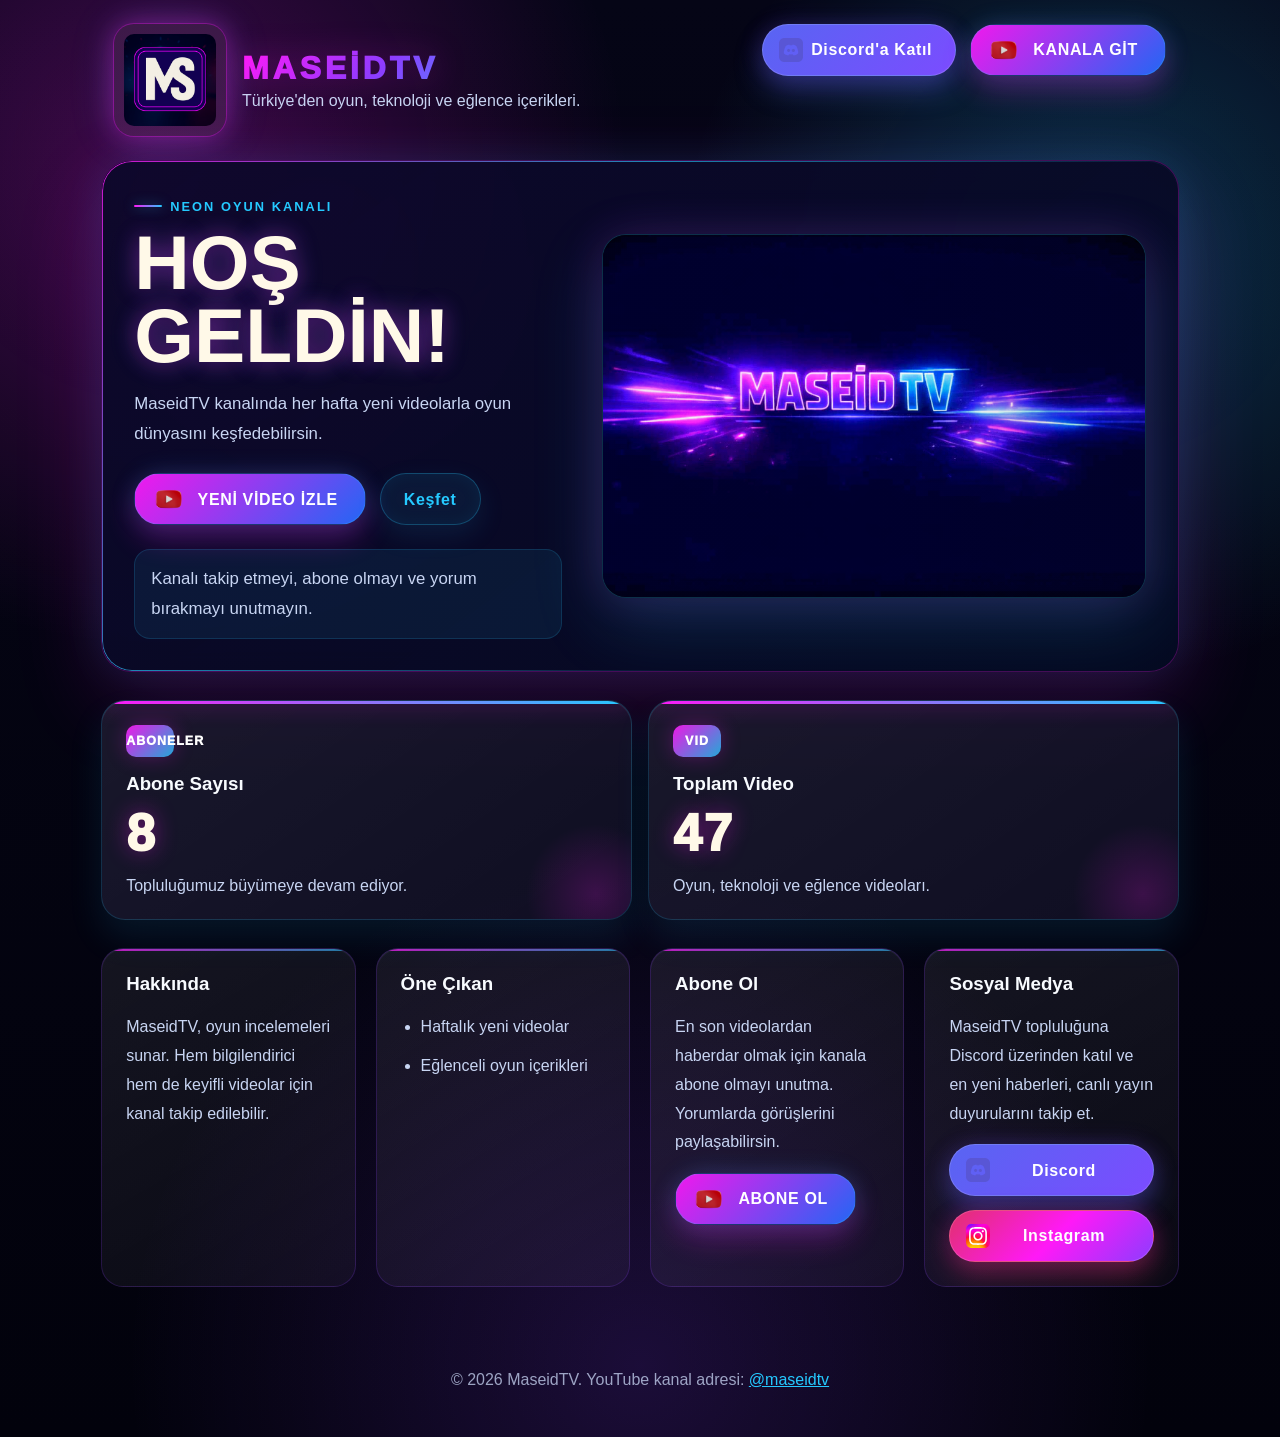
==== index.html @ 4620ac60 "Change 'SUB' to 'ABONELER' in stats section" ====
<!DOCTYPE html>
<html lang="tr">
<head>
  <meta charset="UTF-8" />
  <meta name="viewport" content="width=device-width, initial-scale=1.0" />
  <title>MaseidTV | YouTube Kanalı</title>
  <meta name="description" content="MaseidTV YouTube kanalı için tanıtım sitesi. Oyun, teknoloji ve eğlence içeriklerini keşfedin." />
  <link rel="stylesheet" href="styles.css" />
</head>
<body>
  <header class="site-header">
    <div class="brand">
      <img id="logoRefresh" src="logo.jpg" alt="MaseidTV logo" class="site-logo" title="Sayfayı yenilemek için tıklayın" />
      <div>
        <h1 class="brand-title">MASEİDTV</h1>
        <p>Türkiye'den oyun, teknoloji ve eğlence içerikleri.</p>
      </div>
    </div>
    <div class="header-actions">
      <a class="button button-discord" href="https://discord.com/invite/8sTETNhVBw" target="_blank" rel="noopener">Discord'a Katıl</a>
      <a class="button button-youtube" href="https://www.youtube.com/@maseidtv" target="_blank" rel="noopener">Kanala Git</a>
    </div>
  </header>

  <main class="content">
    <section class="hero-card hero-card--featured">
      <div class="hero-copy">
        <span class="eyebrow">Neon oyun kanalı</span>
        <h2>Hoş Geldin!</h2>
        <p>MaseidTV kanalında her hafta yeni videolarla oyun dünyasını keşfedebilirsin.</p>
        <div class="hero-actions">
          <a class="button button-youtube track-click" href="https://www.youtube.com/@maseidtv" target="_blank" rel="noopener">Yeni Video İzle</a>
          <a class="button button-secondary" href="#about">Keşfet</a>
        </div>
        <p id="statusBanner" class="status-banner">Kanalı takip etmeyi, abone olmayı ve yorum bırakmayı unutmayın.</p>
      </div>
      <div class="hero-media" aria-label="MaseidTV banner">
        <img src="banner.png" alt="MaseidTV neon banner" />
      </div>
    </section>

    <section class="stats-grid">
      <article class="stat-card stat-card--subscribers">
        <span class="stat-icon">ABONELER</span>
        <h3>Abone Sayısı</h3>
        <p id="subscriberCount" class="stat-value">-</p>
        <p>Topluluğumuz büyümeye devam ediyor.</p>
      </article>
      <article class="stat-card stat-card--videos">
        <span class="stat-icon">VID</span>
        <h3>Toplam Video</h3>
        <p id="videoCount" class="stat-value">-</p>
        <p>Oyun, teknoloji ve eğlence videoları.</p>
      </article>
    </section>

    <section id="about" class="info-grid">
      <article>
        <h3>Hakkında</h3>
        <p>MaseidTV, oyun incelemeleri sunar. Hem bilgilendirici hem de keyifli videolar için kanal takip edilebilir.</p>
      </article>

      <article>
        <h3>Öne Çıkan</h3>
        <ul>
          <li>Haftalık yeni videolar</li>
          <li>Eğlenceli oyun içerikleri</li>
        </ul>
      </article>

      <article>
        <h3>Abone Ol</h3>
        <p>En son videolardan haberdar olmak için kanala abone olmayı unutma. Yorumlarda görüşlerini paylaşabilirsin.</p>
        <a class="button button-youtube" href="https://www.youtube.com/@maseidtv" target="_blank" rel="noopener">Abone Ol</a>
      </article>

      <article>
        <h3>Sosyal Medya</h3>
        <p>MaseidTV topluluğuna Discord üzerinden katıl ve en yeni haberleri, canlı yayın duyurularını takip et.</p>
        <div class="social-links">
          <a class="button button-discord" href="https://discord.com/invite/8sTETNhVBw" target="_blank" rel="noopener">Discord</a>
          <a class="button button-instagram" href="https://www.instagram.com/maseidtv" target="_blank" rel="noopener">Instagram</a>
        </div>
      </article>
    </section>
  </main>

  <footer class="site-footer">
    <p>© 2026 MaseidTV. YouTube kanal adresi: <a href="https://www.youtube.com/@maseidtv" target="_blank" rel="noopener">@maseidtv</a></p>
  </footer>

  <script src="script.js"></script>
</body>
</html>
---- styles.css ----
:root {
  font-family: "Segoe UI", "Trebuchet MS", Tahoma, Geneva, Verdana, sans-serif;
  --bg: #050516;
  --bg-deep: #02020c;
  --panel: rgba(8, 7, 30, 0.94);
  --panel-soft: rgba(255, 255, 255, 0.065);
  --text: #f8fbff;
  --muted: #c8d5f3;
  --cream: #fff9e8;
  --magenta: #ff19f7;
  --violet: #8d3cff;
  --cyan: #25c9ff;
  --blue: #236cff;
  --line: rgba(255, 255, 255, 0.08);
  background: #050516;
  color: var(--text);
}

* {
  box-sizing: border-box;
  user-select: none;
  -webkit-user-select: none;
  -moz-user-select: none;
  -ms-user-select: none;
}

html {
  scroll-behavior: smooth;
}

body {
  margin: 0;
  min-height: 100vh;
  overflow-x: hidden;
  background:
    radial-gradient(circle at 12% 12%, rgba(255, 25, 247, 0.24), transparent 28%),
    radial-gradient(circle at 86% 18%, rgba(37, 201, 255, 0.24), transparent 26%),
    radial-gradient(circle at 50% 95%, rgba(141, 60, 255, 0.18), transparent 34%),
    linear-gradient(180deg, var(--bg) 0%, var(--bg-deep) 100%);
  color: var(--text);
}

body::before,
body::after {
  content: "";
  position: fixed;
  inset: 0;
  pointer-events: none;
}

body::before {
  z-index: -2;
  background:
    linear-gradient(115deg, transparent 0 46%, rgba(255, 25, 247, 0.10) 48%, transparent 50% 100%),
    linear-gradient(65deg, transparent 0 48%, rgba(37, 201, 255, 0.10) 50%, transparent 52% 100%);
  background-size: 190px 190px, 230px 230px;
  animation: lightShift 16s linear infinite;
}

body::after {
  z-index: -1;
  background:
    radial-gradient(circle at 10% 20%, rgba(255, 25, 247, 0.15), transparent 23%),
    radial-gradient(circle at 90% 15%, rgba(37, 201, 255, 0.14), transparent 20%);
  mix-blend-mode: screen;
  opacity: 0.72;
}

body, button, a, input, textarea {
  font-family: inherit;
}

.site-header {
  display: flex;
  align-items: flex-start;
  justify-content: space-between;
  gap: 1rem;
  padding: 1.5rem max(1.2rem, 5vw);
  max-width: 1180px;
  margin: 0 auto;
  flex-wrap: wrap;
}

.header-actions {
  display: flex;
  align-items: center;
  gap: 0.85rem;
  flex-wrap: wrap;
}

.brand {
  display: flex;
  align-items: center;
  gap: 1rem;
  flex: 1 1 300px;
}

.site-logo {
  width: 112px;
  height: auto;
  border-radius: 20px;
  background: rgba(255, 255, 255, 0.07);
  padding: 10px;
  box-shadow:
    0 0 0 1px rgba(255, 25, 247, 0.28),
    0 0 28px rgba(255, 25, 247, 0.38),
    0 0 46px rgba(37, 201, 255, 0.18);
}

.brand h1 {
  margin: 0;
  font-size: clamp(1.75rem, 2.5vw, 2.65rem);
}

.brand-title {
  margin: 0;
  font-weight: 950;
  letter-spacing: 0.12em;
  text-transform: uppercase;
  background: linear-gradient(135deg, var(--magenta) 0%, var(--violet) 42%, var(--cyan) 100%);
  -webkit-background-clip: text;
  -webkit-text-fill-color: transparent;
  background-clip: text;
  color: transparent;
  filter: drop-shadow(0 0 16px rgba(255, 25, 247, 0.26));
}

.brand p {
  margin: 0.35rem 0 0;
  color: var(--muted);
}

.content {
  max-width: 1180px;
  margin: 0 auto;
  padding: 0 max(1rem, 4vw) 2.5rem;
}

.hero-card {
  position: relative;
  overflow: hidden;
  border-radius: 30px;
  padding: clamp(1.25rem, 3vw, 2rem);
  background:
    linear-gradient(145deg, rgba(13, 8, 43, 0.96), rgba(5, 11, 35, 0.93)),
    radial-gradient(circle at 20% 20%, rgba(255, 25, 247, 0.20), transparent 28%);
  border: 1px solid rgba(255, 25, 247, 0.24);
  backdrop-filter: blur(10px);
  box-shadow: 0 30px 90px rgba(255, 25, 247, 0.16), 0 0 44px rgba(37, 201, 255, 0.12);
  margin-bottom: 1.75rem;
}

.hero-card::before {
  content: "";
  position: absolute;
  inset: 0;
  border-radius: inherit;
  padding: 1px;
  background: linear-gradient(135deg, rgba(255, 25, 247, 0.8), rgba(37, 201, 255, 0.65), transparent 70%);
  mask: linear-gradient(#000 0 0) content-box, linear-gradient(#000 0 0);
  mask-composite: exclude;
  pointer-events: none;
}

.hero-card--featured {
  display: grid;
  grid-template-columns: minmax(0, 0.88fr) minmax(320px, 1.12fr);
  align-items: center;
  gap: clamp(1.25rem, 4vw, 2.5rem);
  min-height: 390px;
}

.hero-copy {
  position: relative;
  z-index: 1;
}

.eyebrow {
  display: inline-flex;
  align-items: center;
  gap: 0.5rem;
  margin-bottom: 0.8rem;
  color: var(--cyan);
  font-size: 0.8rem;
  font-weight: 900;
  letter-spacing: 0.16em;
  text-transform: uppercase;
}

.eyebrow::before {
  content: "";
  width: 28px;
  height: 2px;
  border-radius: 999px;
  background: linear-gradient(90deg, var(--magenta), var(--cyan));
  box-shadow: 0 0 12px rgba(37, 201, 255, 0.55);
}

.hero-card h2 {
  margin: 0;
  font-size: clamp(2.4rem, 6vw, 5rem);
  line-height: 0.95;
  letter-spacing: 0;
  text-transform: uppercase;
  color: var(--cream);
  text-shadow: 0 0 22px rgba(255, 25, 247, 0.38), 0 0 30px rgba(37, 201, 255, 0.20);
}

.hero-card p,
.info-grid p,
.info-grid li {
  color: var(--muted);
  line-height: 1.8;
}

.hero-copy > p {
  max-width: 44rem;
  font-size: 1.05rem;
}

.hero-media {
  position: relative;
  z-index: 1;
  min-height: 235px;
  border-radius: 24px;
  overflow: hidden;
  background: #050516;
  border: 1px solid rgba(37, 201, 255, 0.22);
  box-shadow: 0 24px 70px rgba(37, 201, 255, 0.18), 0 0 46px rgba(255, 25, 247, 0.14);
}

.hero-media::before {
  content: "";
  position: absolute;
  inset: 0;
  background: linear-gradient(90deg, rgba(5, 5, 22, 0.05), transparent 48%, rgba(5, 5, 22, 0.18));
  z-index: 1;
}

.hero-media img {
  display: block;
  width: 100%;
  height: 100%;
  min-height: 235px;
  object-fit: cover;
  transform: scale(1.02);
  filter: saturate(1.18) contrast(1.08);
}

.hero-actions {
  display: flex;
  flex-wrap: wrap;
  gap: 0.85rem;
  margin: 1.5rem 0;
}

.stats-grid {
  display: grid;
  grid-template-columns: repeat(auto-fit, minmax(240px, 1fr));
  gap: 1rem;
  margin-bottom: 1.75rem;
}

.stat-card {
  position: relative;
  overflow: hidden;
  border-radius: 24px;
  padding: 1.5rem;
  background:
    linear-gradient(145deg, rgba(255, 255, 255, 0.075), rgba(255, 255, 255, 0.035)),
    rgba(8, 7, 30, 0.78);
  border: 1px solid rgba(37, 201, 255, 0.18);
  box-shadow: 0 18px 35px rgba(37, 201, 255, 0.10), inset 0 1px 0 rgba(255, 255, 255, 0.08);
  transition: transform 0.22s ease, border-color 0.22s ease, box-shadow 0.22s ease;
}

.stat-card::before {
  content: "";
  position: absolute;
  inset: 0 0 auto;
  height: 3px;
  background: linear-gradient(90deg, var(--magenta), var(--cyan));
  box-shadow: 0 0 20px rgba(255, 25, 247, 0.55);
}

.stat-card::after {
  content: "";
  position: absolute;
  right: -45px;
  bottom: -55px;
  width: 160px;
  height: 160px;
  border-radius: 50%;
  background: radial-gradient(circle, rgba(255, 25, 247, 0.18), transparent 62%);
}

.stat-card:hover,
.info-grid article:hover {
  transform: translateY(-4px);
  border-color: rgba(37, 201, 255, 0.42);
  box-shadow: 0 24px 56px rgba(37, 201, 255, 0.16), 0 0 34px rgba(255, 25, 247, 0.13);
}

.stat-icon {
  display: inline-grid;
  place-items: center;
  width: 48px;
  height: 32px;
  margin-bottom: 1rem;
  border-radius: 10px;
  color: #ffffff;
  background: linear-gradient(135deg, rgba(255, 25, 247, 0.92), rgba(37, 201, 255, 0.82));
  font-size: 0.78rem;
  font-weight: 950;
  letter-spacing: 0.08em;
  box-shadow: 0 0 20px rgba(255, 25, 247, 0.25);
}

.stat-card h3 {
  position: relative;
  z-index: 1;
  margin: 0 0 0.55rem;
  color: var(--text);
}

.stat-value {
  position: relative;
  z-index: 1;
  margin: 0;
  font-size: clamp(2.25rem, 4vw, 3.6rem);
  font-weight: 950;
  letter-spacing: 0.04em;
  color: var(--cream);
  text-shadow: 0 0 22px rgba(255, 25, 247, 0.38);
}

.stat-card p:last-child {
  position: relative;
  z-index: 1;
  margin: 0.85rem 0 0;
  color: var(--muted);
}

.status-banner {
  margin: 0;
  padding: 0.85rem 1rem;
  border-radius: 16px;
  color: #e8fbff;
  background: rgba(37, 201, 255, 0.08);
  border: 1px solid rgba(37, 201, 255, 0.16);
}

.button {
  position: relative;
  display: inline-flex;
  align-items: center;
  justify-content: center;
  isolation: isolate;
  min-height: 52px;
  padding: 0.95rem 1.45rem;
  border-radius: 999px;
  border: 1px solid transparent;
  text-decoration: none;
  font-weight: 900;
  line-height: 1.1;
  letter-spacing: 0.04em;
  overflow: hidden;
  transition: transform 0.18s ease, box-shadow 0.18s ease, background-color 0.18s ease, border-color 0.18s ease, color 0.18s ease;
}

.button::after {
  content: "";
  position: absolute;
  inset: 0;
  z-index: -1;
  background: linear-gradient(120deg, transparent 0 30%, rgba(255, 255, 255, 0.26) 45%, transparent 62% 100%);
  transform: translateX(-120%);
  transition: transform 0.42s ease;
}

.button:hover {
  transform: translateY(-2px);
}

.button:hover::after {
  transform: translateX(120%);
}

.button-discord {
  background-color: #5865f2;
  background-image: url("dc.png"), linear-gradient(135deg, #5865f2, #7b4cff);
  background-repeat: no-repeat;
  background-position: 1rem center, center;
  background-size: 24px 24px, cover;
  color: #ffffff;
  border-color: rgba(255, 255, 255, 0.15);
  box-shadow: 0 14px 28px rgba(88, 101, 242, 0.34), 0 0 24px rgba(141, 60, 255, 0.18);
  padding-left: 3rem;
}

.button-discord:hover {
  background-color: #4752c4;
  box-shadow: 0 20px 44px rgba(88, 101, 242, 0.38), 0 0 30px rgba(141, 60, 255, 0.25);
}

.button-instagram {
  background-color: #e1306c;
  background-image: url("instagram.svg"), linear-gradient(135deg, #e1306c, #ff19f7 52%, #8d3cff);
  background-repeat: no-repeat;
  background-position: 1rem center, center;
  background-size: 24px 24px, cover;
  color: #ffffff;
  border-color: rgba(255, 255, 255, 0.15);
  box-shadow: 0 14px 28px rgba(225, 49, 108, 0.34), 0 0 24px rgba(255, 25, 247, 0.16);
  padding-left: 3rem;
}

.button-instagram:hover {
  background-color: #c1275d;
  box-shadow: 0 20px 44px rgba(225, 49, 108, 0.38), 0 0 30px rgba(255, 25, 247, 0.24);
}

.button-secondary {
  color: var(--cyan);
  background: rgba(37, 201, 255, 0.08);
  border-color: rgba(37, 201, 255, 0.28);
  box-shadow: inset 0 0 18px rgba(37, 201, 255, 0.06), 0 10px 28px rgba(37, 201, 255, 0.10);
}

.button-secondary:hover {
  color: #ffffff;
  border-color: rgba(37, 201, 255, 0.52);
}

.button-youtube {
  background-color: #1a0b48;
  background-image: url("youtube.png"), linear-gradient(135deg, rgba(255, 25, 247, 0.94), rgba(35, 108, 255, 0.94));
  background-repeat: no-repeat;
  background-position: 1.15rem center, center;
  background-size: 30px 30px, cover;
  color: #ffffff;
  padding: 0.95rem 1.7rem 0.95rem 3.9rem;
  border: 1px solid rgba(37, 201, 255, 0.24);
  box-shadow: 0 14px 30px rgba(255, 25, 247, 0.24), 0 0 24px rgba(37, 201, 255, 0.18);
  text-transform: uppercase;
}

.button-youtube:hover {
  background-color: #28106a;
  box-shadow: 0 20px 44px rgba(255, 25, 247, 0.32), 0 0 30px rgba(37, 201, 255, 0.26);
}

.info-grid {
  display: grid;
  gap: 1.25rem;
  grid-template-columns: repeat(auto-fit, minmax(230px, 1fr));
  margin-bottom: 1.75rem;
}

.info-grid article {
  position: relative;
  overflow: hidden;
  background: linear-gradient(150deg, rgba(255, 255, 255, 0.075), rgba(255, 255, 255, 0.035));
  border: 1px solid rgba(141, 60, 255, 0.20);
  border-radius: 22px;
  padding: 1.5rem;
  box-shadow: inset 0 1px 0 rgba(255, 255, 255, 0.06);
  transition: transform 0.22s ease, border-color 0.22s ease, box-shadow 0.22s ease;
}

.info-grid article::before {
  content: "";
  position: absolute;
  inset: 0 0 auto;
  height: 2px;
  background: linear-gradient(90deg, rgba(255, 25, 247, 0.72), rgba(37, 201, 255, 0.58));
}

.info-grid h3 {
  margin-top: 0;
  color: var(--text);
}

.info-grid ul {
  margin: 0.75rem 0 0;
  padding-left: 1.25rem;
}

.info-grid li {
  margin-bottom: 0.65rem;
}

.social-links {
  display: flex;
  flex-direction: column;
  gap: 0.85rem;
  margin-top: 1rem;
}

.social-links .button {
  width: 100%;
  justify-content: center;
}

.site-footer {
  max-width: 1180px;
  margin: 0 auto;
  padding: 0 1rem 2rem;
  color: rgba(200, 213, 243, 0.76);
  text-align: center;
}

.site-footer a {
  color: var(--cyan);
}

@keyframes lightShift {
  0% {
    background-position: 0 0, 0 0;
  }

  100% {
    background-position: 190px 190px, -230px 230px;
  }
}

@media (max-width: 860px) {
  .hero-card--featured {
    grid-template-columns: 1fr;
  }

  .hero-media {
    min-height: 210px;
  }
}

@media (max-width: 700px) {
  .site-header {
    padding-top: 1rem;
  }

  .brand {
    align-items: flex-start;
  }

  .site-logo {
    width: 86px;
    border-radius: 16px;
  }

  .header-actions,
  .hero-actions {
    width: 100%;
  }

  .button {
    width: 100%;
  }

  .hero-card {
    border-radius: 22px;
  }

  .hero-card h2 {
    font-size: clamp(2.2rem, 14vw, 3.6rem);
  }
}

@media (prefers-reduced-motion: reduce) {
  *,
  *::before,
  *::after {
    animation-duration: 0.01ms !important;
    animation-iteration-count: 1 !important;
    scroll-behavior: auto !important;
    transition-duration: 0.01ms !important;
  }
}
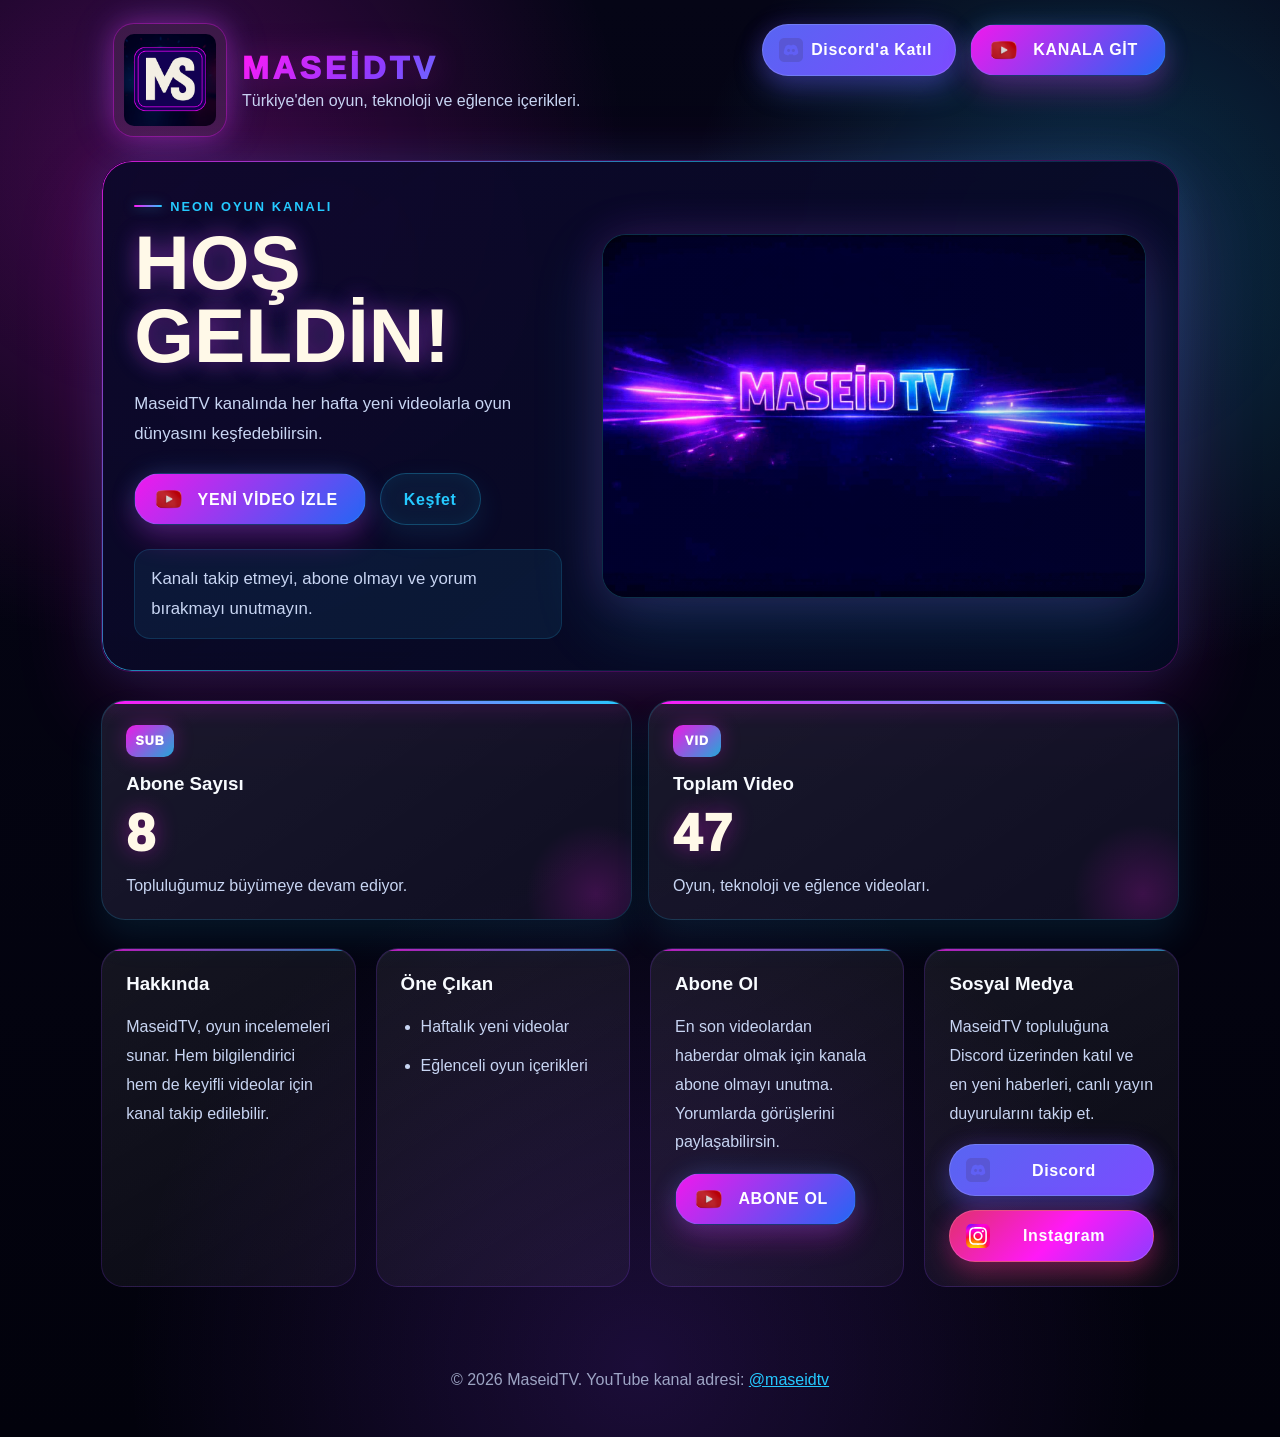
==== commit bbdf5de7: "Update index.html" ====
--- a/index.html
+++ b/index.html
@@ -41,7 +41,7 @@
 
     <section class="stats-grid">
       <article class="stat-card stat-card--subscribers">
-        <span class="stat-icon">ABONELER</span>
+        <span class="stat-icon">SUB</span>
         <h3>Abone Sayısı</h3>
         <p id="subscriberCount" class="stat-value">-</p>
         <p>Topluluğumuz büyümeye devam ediyor.</p>
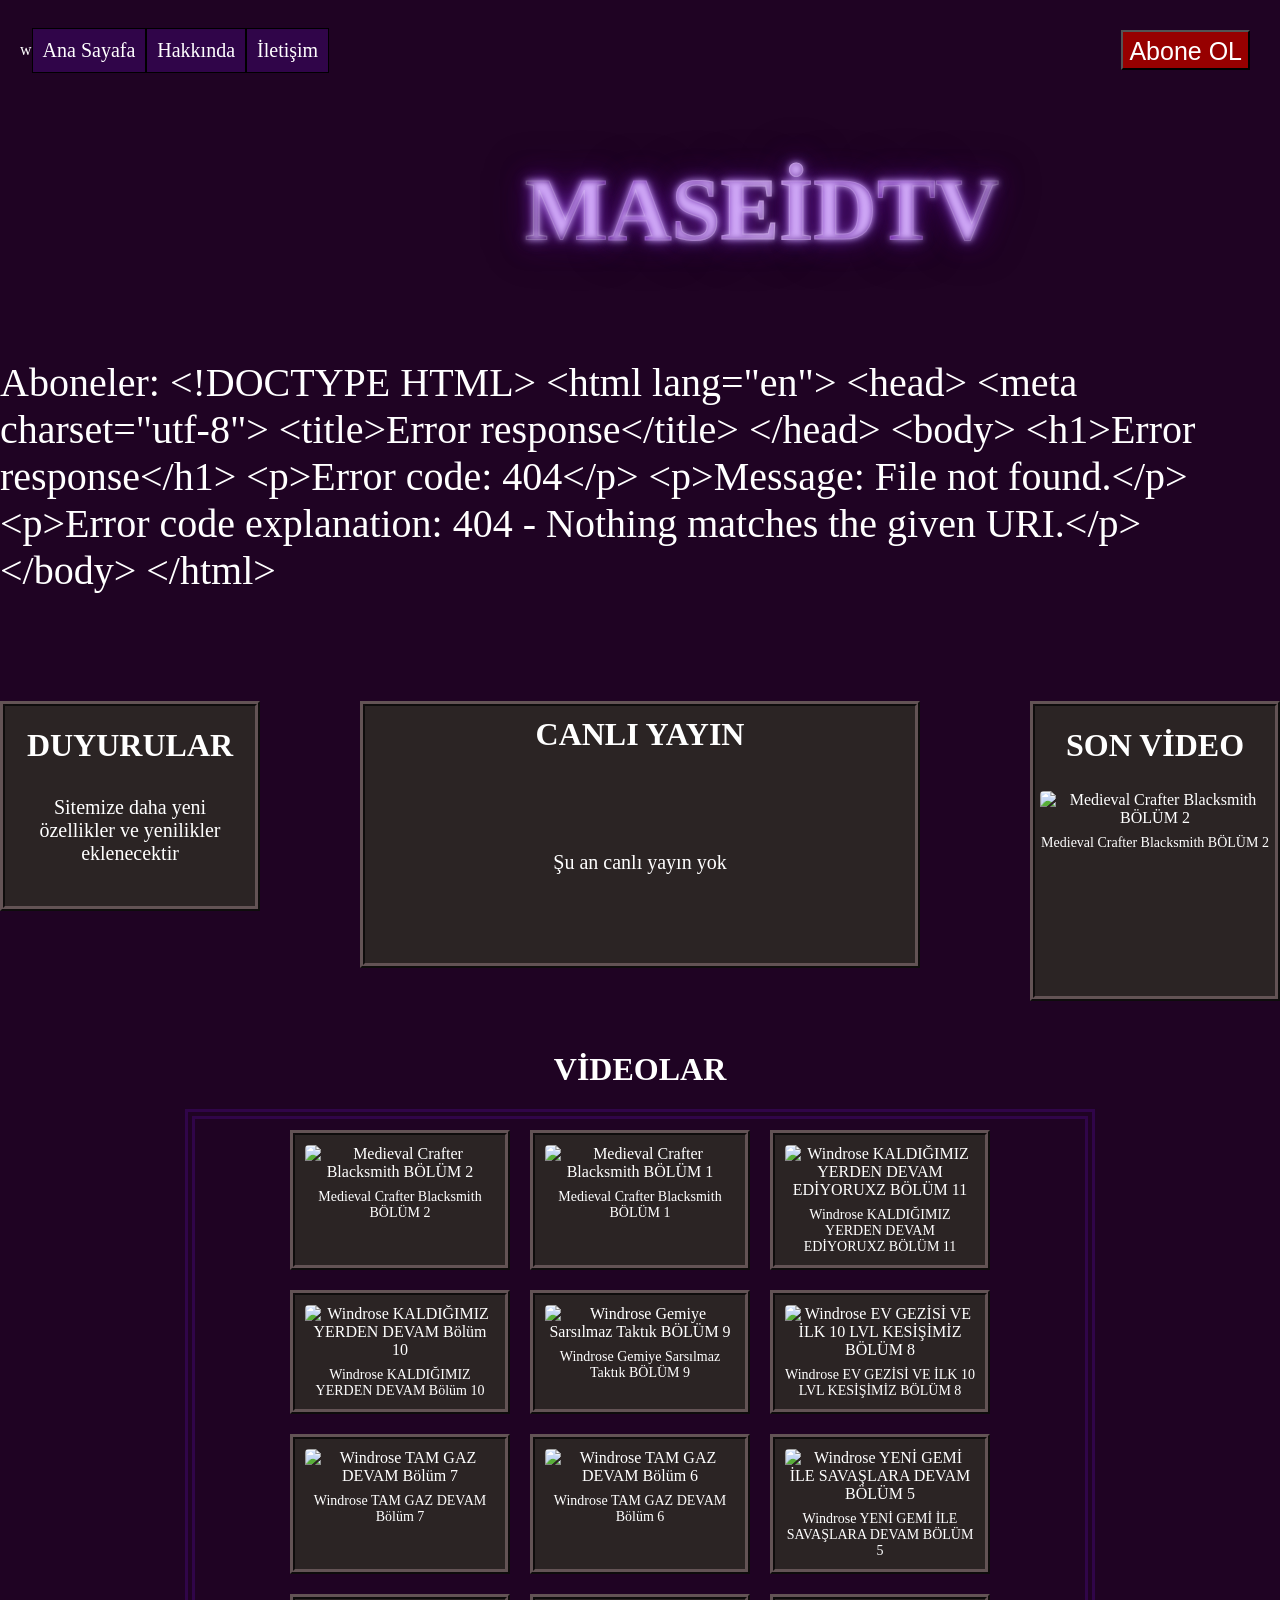
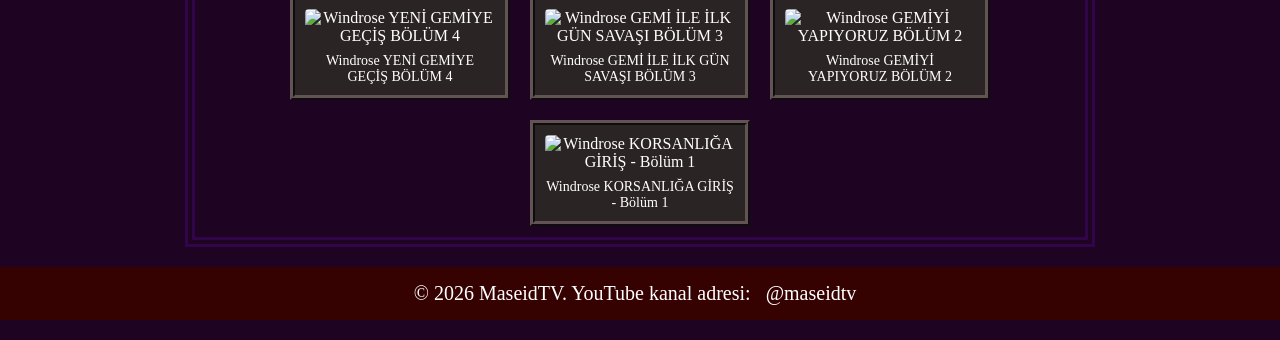
==== commit 75b07c6b: "1" ====
--- a/index.html
+++ b/index.html
@@ -1,94 +1,77 @@
-<!DOCTYPE html>
-<html lang="tr">
+<!doctype html>
+<html>
 <head>
-  <meta charset="UTF-8" />
-  <meta name="viewport" content="width=device-width, initial-scale=1.0" />
-  <title>MaseidTV | YouTube Kanalı</title>
-  <meta name="description" content="MaseidTV YouTube kanalı için tanıtım sitesi. Oyun, teknoloji ve eğlence içeriklerini keşfedin." />
-  <link rel="stylesheet" href="styles.css" />
+<meta charset="utf-8">
+<title>MAEİDTV</title>
+<link rel="stylesheet" href="style.css">
+<script src="script.js"></script>
+<link rel="stylesheet" href="https://cdnjs.cloudflare.com/ajax/libs/font-awesome/7.0.1/css/all.min.css" integrity="sha512-2SwdPD6INVrV/lHTZbO2nodKhrnDdJK9/kg2XD1r9uGqPo1cUbujc+IYdlYdEErWNu69gVcYgdxlmVmzTWnetw==" crossorigin="anonymous" referrerpolicy="no-referrer" />
 </head>
 <body>
-  <header class="site-header">
-    <div class="brand">
-      <img id="logoRefresh" src="logo.jpg" alt="MaseidTV logo" class="site-logo" title="Sayfayı yenilemek için tıklayın" />
-      <div>
-        <h1 class="brand-title">MASEİDTV</h1>
-        <p>Türkiye'den oyun, teknoloji ve eğlence içerikleri.</p>
-      </div>
-    </div>
-    <div class="header-actions">
-      <a class="button button-discord" href="https://discord.com/invite/8sTETNhVBw" target="_blank" rel="noopener">Discord'a Katıl</a>
-      <a class="button button-youtube" href="https://www.youtube.com/@maseidtv" target="_blank" rel="noopener">Kanala Git</a>
-    </div>
-  </header>
 
-  <main class="content">
-    <section class="hero-card hero-card--featured">
-      <div class="hero-copy">
-        <span class="eyebrow">Neon oyun kanalı</span>
-        <h2>Hoş Geldin!</h2>
-        <p>MaseidTV kanalında her hafta yeni videolarla oyun dünyasını keşfedebilirsin.</p>
-        <div class="hero-actions">
-          <a class="button button-youtube track-click" href="https://www.youtube.com/@maseidtv" target="_blank" rel="noopener">Yeni Video İzle</a>
-          <a class="button button-secondary" href="#about">Keşfet</a>
-        </div>
-        <p id="statusBanner" class="status-banner">Kanalı takip etmeyi, abone olmayı ve yorum bırakmayı unutmayın.</p>
-      </div>
-      <div class="hero-media" aria-label="MaseidTV banner">
-        <img src="banner.png" alt="MaseidTV neon banner" />
-      </div>
-    </section>
+	<header class="header">
+		<nav class="menu">
+			w<a class="link1" id="navAnaSayfa" href="index.html"><i class="fa-solid fa-house"></i> Ana Sayafa</a>
+			<a class="link1" id="navHakkinda" href="HAKKINDA/index.html" target="contentFrame"><i class="fa-solid fa-circle-info"></i> Hakkında</a>
+			<a class="link1" id="navIletisim" href="ILETISIM/index.html" target="contentFrame"><i class="fa-solid fa-envelope"></i> İletişim</a>
+			
+		<a class="abone-link" href="https://www.youtube.com/@maseidtv" target="_blank"><button class="abone-btn"><i id="btn-ytb" class="fa-brands fa-youtube"></i> Abone OL</button></a>
+		</nav>
+	</header>
+	
+	
+		<div class="title">
+			<h1 class="title-h1">MASEİDTV</h1>	
+			</div>
 
-    <section class="stats-grid">
-      <article class="stat-card stat-card--subscribers">
-        <span class="stat-icon">SUB</span>
-        <h3>Abone Sayısı</h3>
-        <p id="subscriberCount" class="stat-value">-</p>
-        <p>Topluluğumuz büyümeye devam ediyor.</p>
-      </article>
-      <article class="stat-card stat-card--videos">
-        <span class="stat-icon">VID</span>
-        <h3>Toplam Video</h3>
-        <p id="videoCount" class="stat-value">-</p>
-        <p>Oyun, teknoloji ve eğlence videoları.</p>
-      </article>
-    </section>
+	<div class="abone" id="anaSayfaIcerik">
+		<p>Aboneler: <span id="abone-sayisi">Yükleniyor...</span></p>
+		<a href="https://www.youtube.com/@maseidtv" target="_blank"></a>	
+	</div>
+		<card1>
+		<div class="duyuru">
+		<h1>DUYURULAR</h1>
+			<div id="duyuru-icerik" class="duyuru-icerik">
+				<span class="dy-span">Yükleniyor...</span>
+			</div>
+		</div>
 
-    <section id="about" class="info-grid">
-      <article>
-        <h3>Hakkında</h3>
-        <p>MaseidTV, oyun incelemeleri sunar. Hem bilgilendirici hem de keyifli videolar için kanal takip edilebilir.</p>
-      </article>
+		<div class="canli-yayin">
+			<h1>CANLI YAYIN</h1>
+			<div id="canli-yayin-icerik" class="canli-yayin-icerik">
+				<span class="dy-span">Yükleniyor...</span>
+			</div>
+		</div>
 
-      <article>
-        <h3>Öne Çıkan</h3>
-        <ul>
-          <li>Haftalık yeni videolar</li>
-          <li>Eğlenceli oyun içerikleri</li>
-        </ul>
-      </article>
+		<div class="son-video">
+			<h1>SON VİDEO</h1>
+			<div id="son-video-icerik" class="son-video-icerik">
+				<span class="dy-span">Yükleniyor...</span>
+			</div>
+		</div>
 
-      <article>
-        <h3>Abone Ol</h3>
-        <p>En son videolardan haberdar olmak için kanala abone olmayı unutma. Yorumlarda görüşlerini paylaşabilirsin.</p>
-        <a class="button button-youtube" href="https://www.youtube.com/@maseidtv" target="_blank" rel="noopener">Abone Ol</a>
-      </article>
+			</card1>
 
-      <article>
-        <h3>Sosyal Medya</h3>
-        <p>MaseidTV topluluğuna Discord üzerinden katıl ve en yeni haberleri, canlı yayın duyurularını takip et.</p>
-        <div class="social-links">
-          <a class="button button-discord" href="https://discord.com/invite/8sTETNhVBw" target="_blank" rel="noopener">Discord</a>
-          <a class="button button-instagram" href="https://www.instagram.com/maseidtv" target="_blank" rel="noopener">Instagram</a>
-        </div>
-      </article>
-    </section>
-  </main>
+	<div class="videolar">
+		<h1>VİDEOLAR</h1>
+		<div id="videolar-icerik" class="videolar-icerik">
+			<span class="dy-span">Yükleniyor...</span>
+		</div>
+	</div>
+	
+	
+	
+	
+	
+	<iframe id="contentFrame" name="contentFrame" src=""
+	        width="100%"
+	        height="700"
+	        frameborder="0">
+	</iframe>
 
-  <footer class="site-footer">
-    <p>© 2026 MaseidTV. YouTube kanal adresi: <a href="https://www.youtube.com/@maseidtv" target="_blank" rel="noopener">@maseidtv</a></p>
-  </footer>
+	<foter id="site-footer">
+	  <p class="foter-p">© 2026 MaseidTV. YouTube kanal adresi: <a class="foter-a" href="https://www.youtube.com/@maseidtv" target="_blank" rel="noopener"><i class="fa-brands fa-square-youtube"></i>@maseidtv</a> <span id="sosyal-linkler"></span></p>
+	</foter>
 
-  <script src="script.js"></script>
 </body>
 </html>
--- a/style.css
+++ b/style.css
@@ -0,0 +1,543 @@
+html{
+	background-color: #1F0323;
+	color: #FFF;
+	
+}
+
+/*BAŞLIKLAR*/
+
+
+ /*Hakkında h3*/
+.hk-h3{
+	font: bold;
+	font-size: 30px;
+}
+
+
+/*ANA SAYFA*/
+body{
+	padding: 0px;
+	margin: 0px;
+
+}
+
+card1{
+	display: grid;
+	grid-template-columns: 250px 1fr 250px;
+	align-items: start;
+	width: 100%;
+	box-sizing: border-box;
+	padding: 20px 0;
+	gap: 15px;
+}
+
+
+.title{
+	width: 500px;
+	display: run-in;
+	text-align: center;
+	font-size: 40px;
+	margin: 0 40%;
+}
+
+.title-h1{
+font-size: 88px;
+font-weight: bold;
+
+background: linear-gradient(
+    90deg,
+    #1a001f,
+    #6a0dad,
+    #f2d6ff,
+    #6a0dad,
+    #1a001f
+);
+
+background-clip: text;
+-webkit-background-clip: text;
+
+color: transparent;
+-webkit-text-fill-color: transparent;
+
+/* ÖNE ÇIKARMA (kritik kısım) */
+-webkit-text-stroke: 1.2px rgba(255,255,255,0.18);
+
+text-shadow:
+    0 0 6px rgba(216,180,254,0.9),
+    0 0 14px rgba(168,85,247,0.8),
+    0 0 28px rgba(106,13,173,0.7),
+    0 0 45px rgba(45,0,77,0.6),
+    2px 2px 10px rgba(0,0,0,0.9);
+}
+
+
+
+
+/*ABONELER**/
+
+.abone{
+	
+	position:static;
+	display:inline-block;
+	font-size: 40px;
+}
+
+/*DUYURULAR*/
+
+.duyuru{
+	background-color: #2B2424;
+	height: 200px;
+	width: 250px;
+	text-align: center;
+	border: ridge 5px;
+	border-color:#635355;
+}
+
+.dy-span{
+	font-size: 20px;
+	text-align:justify;
+}
+
+.duyuru-icerik{
+	
+	align-items: center;
+	justify-content: center;
+	height: 100%;
+	padding: 10px;
+	box-sizing: border-box;
+}
+
+/*CANLI YAYIN*/
+
+.canli-yayin{
+	display: flex;
+	flex-direction: column;
+	align-items: center;
+	background-color: #2B2424;
+	border: ridge 5px;
+	border-color: #635355;
+	width: 560px;
+	max-width: 100%;
+	box-sizing: border-box;
+	justify-self: center;
+}
+
+.canli-yayin h1{
+	margin: 10px 0;
+}
+
+.canli-yayin iframe{
+	width: 100%;
+	max-width: 560px;
+	height: 315px;
+	border: none;
+	display: block;
+}
+
+.canli-yayin-icerik{
+	width: 100%;
+	min-height: 200px;
+	display: flex;
+	align-items: center;
+	justify-content: center;
+}
+
+/*SON VİDEO*/
+
+.son-video{
+	background-color: #2B2424;
+	height: 300px;
+	width: 250px;
+	text-align: center;
+	border: ridge 5px;
+	border-color:#635355;
+	box-sizing: border-box;
+	overflow: hidden;
+}
+
+.son-video-icerik{
+	
+	align-items: center;
+	justify-content: center;
+	height: 100%;
+	padding: 5px;
+	box-sizing: border-box;
+}
+
+.son-video-icerik .video-card{
+	width: 100%;
+	border: none;
+	background-color: transparent;
+	padding: 0;
+}
+
+/*VİDEOLAR (GALERİ)*/
+
+.videolar{
+	margin: 30px auto 0;
+	max-width: 950px;
+	text-align: center;
+	padding: 0 20px;
+	box-sizing: border-box;
+}
+
+.videolar-icerik{
+	display: flex;
+	justify-content: center;
+	gap: 20px;
+	flex-wrap: wrap;
+	margin-top: 15px;
+	border: double #300549 10px;
+    padding-bottom: 11px;
+    padding-top: 11px;
+}
+
+.video-card{
+	display: flex;
+	flex-direction: column;
+	align-items: center;
+	text-decoration: none;
+	color: #FFFFFF;
+	background-color: #2B2424;
+	border: ridge 5px;
+	border-color: #635355;
+	width: 220px;
+	padding: 10px;
+	box-sizing: border-box;
+}
+
+.video-card img{
+	width: 100%;
+	display: block;
+	border-radius: 4px;
+}
+
+.video-baslik{
+	margin-top: 8px;
+	font-size: 14px;
+	text-align: center;
+}
+
+.video-card:hover{
+	border-color: #FF0000;
+}
+
+/*ABONE OL */
+
+.abone-btn {
+	text-decoration: none;
+	background-color: #970000;
+	font-size: 25px;
+	color: #FFFFFF;
+	
+}
+
+.abone-btn:hover{
+	background-color: #FFFFFF;
+	color: #FF0000;
+	
+}
+
+#btn-ytb{
+	bacolor: #FFFFFF;
+ 	text-align: right;
+}
+
+/*FOTER*/
+
+foter{
+	background-color: aqua;
+	text-align: center;
+	position: sticky;
+}
+
+.foter-p{
+	background-color: #360101;
+	padding: 15px;
+	font-size: 20px;
+}
+
+.foter-a{
+	text-decoration: none;
+	color: #FFFFFF;
+	}
+
+.foter-a:hover{
+		color:#FF0000;
+	}
+
+/*INSTAGRAM*/
+
+.fa-instagram{
+	text-decoration: none;
+	color: #FFFFFF;
+	font-size: 30px;
+}
+
+.fa-instagram:hover{
+	color:#FF0000;
+
+}
+
+/*YOUTUBE*/
+
+.fa-youtube{
+	color:#FF0000;
+	font-size: 30px;
+	font-size: 30px;
+}
+
+.fa-square-youtube{
+	color: #FFFFFF;
+	background-color: #FF0000;
+}
+
+/*MENÜ - SABİT HEADER*/
+a{
+	padding: 10px;
+}
+
+.header{
+	position: fixed;
+	top: 0;
+	left: 0;
+	width: 100%;
+	z-index: 1000;
+	background-color: #1F0323;
+	text-align: center;
+}
+
+.menu{
+	padding: 20px;
+	display: flex;
+	align-items: center;
+	width: 100%;
+	box-sizing: border-box;
+}
+
+.abone-link{
+	margin-left: auto;
+}
+
+.link1 {
+	
+	text-decoration: none;
+	color: #FFFFFF;
+	border: double 1px;
+	background-color: #300549;
+	font-size: 20px;
+	border-color: black;
+	border-radius: none;
+	
+	
+}
+
+.link1:hover{
+	color: #FFFFFF;
+	background-color: #6C0203;
+	border-color: #000000;
+	border:thick 2px;
+}
+
+
+
+/*HAKKINDA & İLETİŞİM - TAM EKRAN IFRAME*/
+#contentFrame{
+	display: none;
+	position: fixed;
+	left: 0;
+	width: 100%;
+	border: none;
+	z-index: 500;
+	background-color: #1F0323;
+}
+
+
+/*İLETİŞİM*/
+
+.iletisim-h1{
+	text-align: center;
+	padding-bottom: 30px;
+}
+
+.iletisim-form{
+	display: flex;
+	flex-direction: column;
+	max-width: 500px;
+	margin: 0 auto;
+	padding: 0 20px;
+}
+
+.iletisim-form label{
+	margin-top: 15px;
+	margin-bottom: 5px;
+	font-size: 18px;
+}
+
+.iletisim-form input,
+.iletisim-form textarea{
+	padding: 10px;
+	font-size: 16px;
+	background-color: #2B2424;
+	color: #FFFFFF;
+	border: ridge 3px;
+	border-color: #635355;
+	border-radius: 5px;
+	font-family: inherit;
+}
+
+.iletisim-btn{
+	margin-top: 20px;
+	padding: 12px;
+	cursor: pointer;
+	font-size: 20px;
+	text-decoration: none;
+	color: #FFFFFF;
+	border: double 1px;
+	background-color: #300549;
+	border-color: black;
+	border-radius: none;
+}
+
+.iletisim-btn:hover{
+	color: #FFFFFF;
+	background-color: #6C0203;
+	border-color: #000000;
+	border: thick 2px;
+}
+
+.iletisim-sonuc{
+	text-align: center;
+	font-size: 20px;
+	margin-top: 15px;
+}
+
+/*HAKKINDA*/
+
+.hk-h1{
+	text-align: center;
+	padding-bottom: 50px;
+	
+}
+card{
+	display: flex;
+	justify-content: center;
+	
+}
+.hk-div1 , .hk-div2{
+	padding: 30px;
+
+}
+
+.hk-div1{
+	background-color: #2B2424;
+	height: 200px;
+	width: 500PX;
+	text-align: center;
+	border: ridge 5px;
+	border-color:#635355;
+}
+
+.hk-div2{
+	margin: 0px 50px;
+	background-color: #B00D96;
+	height: 200px;
+	width: 500px;
+	text-align: center;
+	border: ridge 5px;
+	border-color:#635355 ;
+	background-color: #2B2424;
+}
+.hk-pc{
+	text-align: justify;
+	padding: 10px;
+	color:  #FFFFFF;
+}
+.hk-byf{
+	text-align-last:left;
+	float: inherit;
+	text-align:inherit;
+	}
+
+/*MOBİL GÖRÜNÜM*/
+
+@media (max-width: 900px){
+	card1{
+		grid-template-columns: 1fr;
+		gap: 20px;
+		justify-items: center;
+	}
+
+	.duyuru,
+	.son-video{
+		width: 100%;
+		max-width: 400px;
+	}
+
+	.canli-yayin{
+		width: 100%;
+		max-width: 560px;
+	}
+}
+
+@media (max-width: 600px){
+	.menu{
+		flex-wrap: wrap;
+		padding: 10px;
+		gap: 8px;
+		justify-content: center;
+	}
+
+	.link1{
+		font-size: 15px;
+		padding: 8px;
+	}
+
+	.abone-link{
+		margin-left: 0;
+		width: 100%;
+		display: flex;
+		justify-content: center;
+	}
+
+	.abone-btn{
+		font-size: 18px;
+	}
+
+	.abone{
+		font-size: 26px;
+		text-align: center;
+		width: 100%;
+		padding: 0 15px;
+		box-sizing: border-box;
+	}
+
+	.duyuru,
+	.son-video{
+		max-width: 100%;
+	}
+
+	.video-card{
+		width: 45%;
+		min-width: 130px;
+	}
+
+	.son-video-icerik .video-card{
+		width: 100%;
+	}
+
+	.videolar-icerik{
+		gap: 12px;
+	}
+
+	.foter-p{
+		font-size: 15px;
+		padding: 12px 8px;
+	}
+
+	.admin-wrap{
+		margin: 30px auto;
+		max-width: 92%;
+		padding: 18px;
+	}
+}
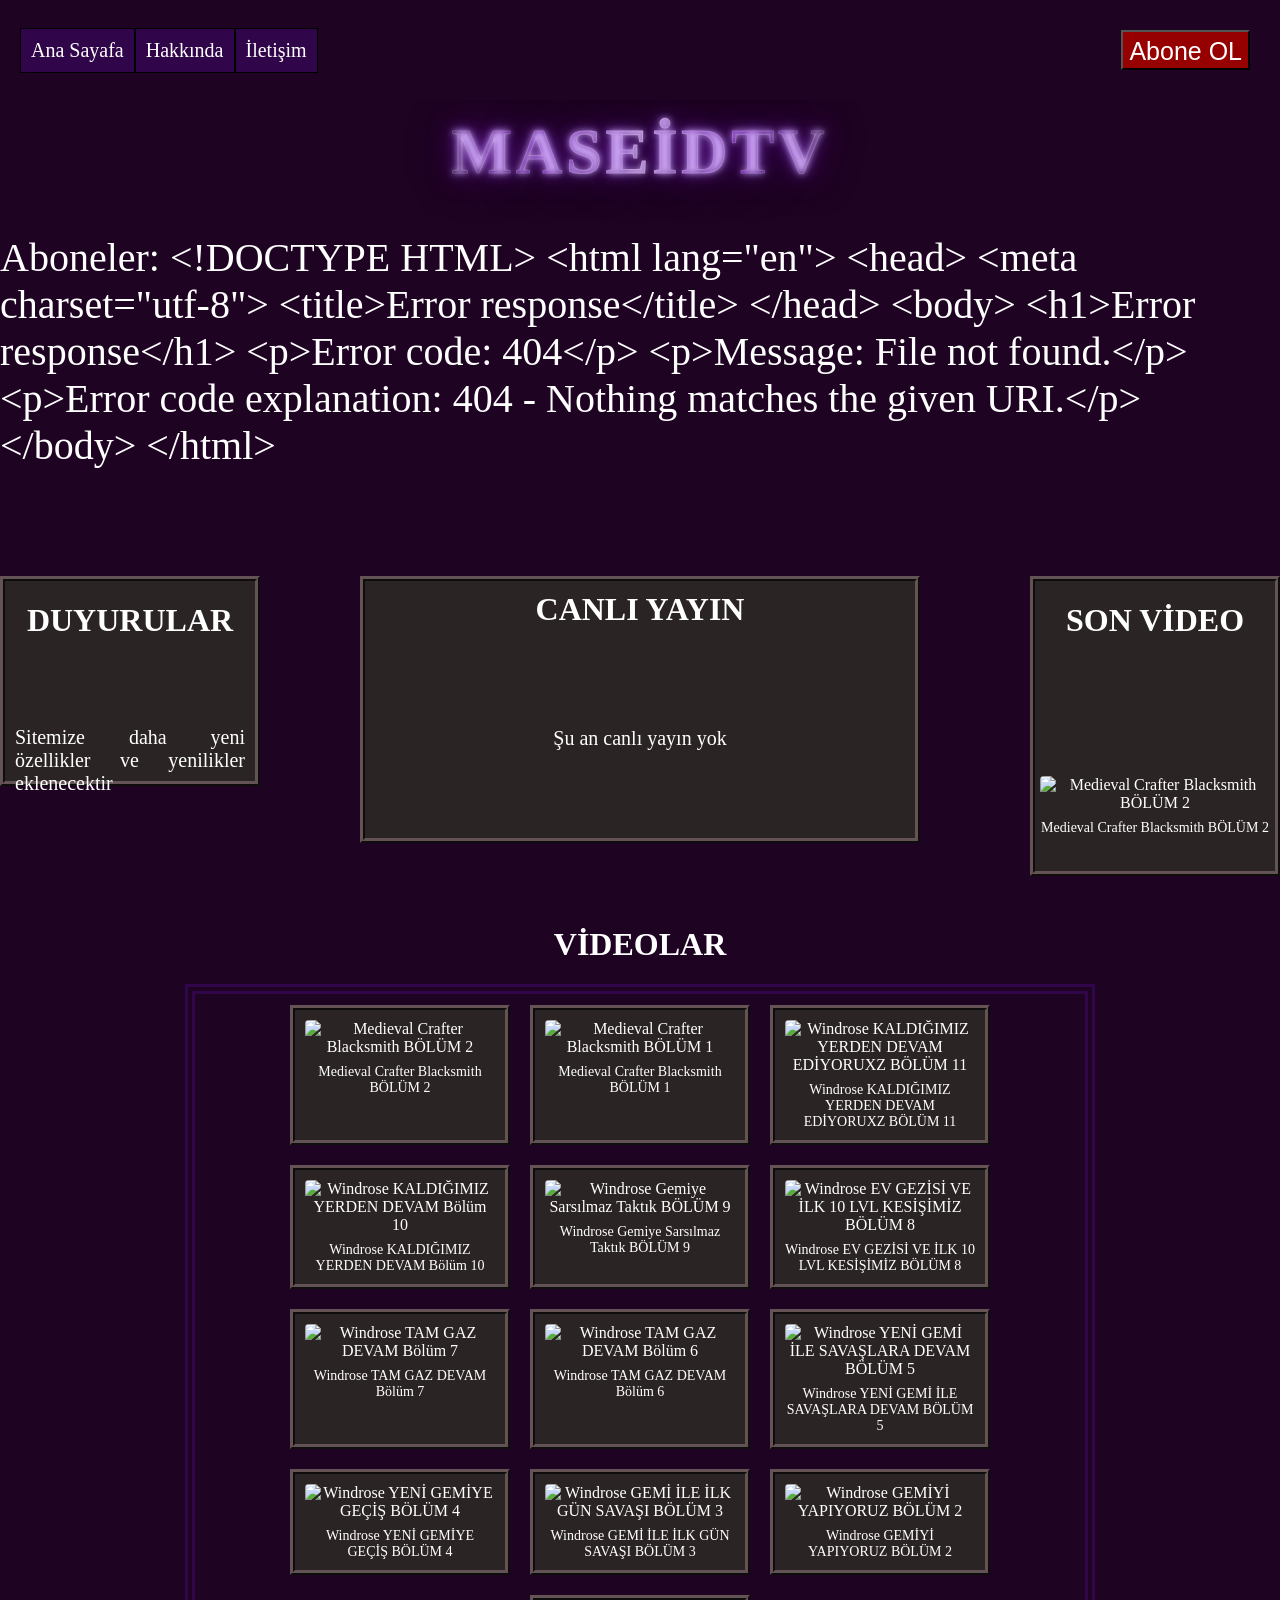
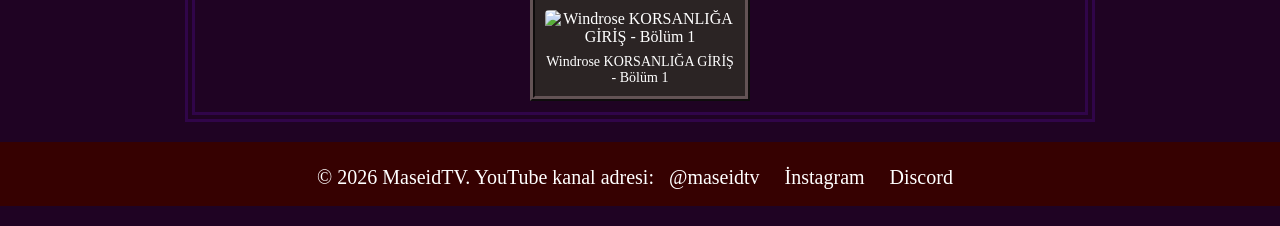
==== commit 1f59c553: "1" ====
--- a/index.html
+++ b/index.html
@@ -11,7 +11,7 @@
 
 	<header class="header">
 		<nav class="menu">
-			w<a class="link1" id="navAnaSayfa" href="index.html"><i class="fa-solid fa-house"></i> Ana Sayafa</a>
+			<a class="link1" id="navAnaSayfa" href="index.html"><i class="fa-solid fa-house"></i> Ana Sayafa</a>
 			<a class="link1" id="navHakkinda" href="HAKKINDA/index.html" target="contentFrame"><i class="fa-solid fa-circle-info"></i> Hakkında</a>
 			<a class="link1" id="navIletisim" href="ILETISIM/index.html" target="contentFrame"><i class="fa-solid fa-envelope"></i> İletişim</a>
 			
--- a/style.css
+++ b/style.css
@@ -33,16 +33,21 @@
 
 
 .title{
-	width: 500px;
-	display: run-in;
-	text-align: center;
-	font-size: 40px;
-	margin: 0 40%;
+	width: 100%;
+	display: flex;
+	justify-content: center;
+	align-items: center;
+	text-align: center;
+	margin: 0;
+	padding: 15px 20px 5px;
+	box-sizing: border-box;
 }
 
 .title-h1{
-font-size: 88px;
+font-size: 64px;
 font-weight: bold;
+letter-spacing: 4px;
+margin: 0;
 
 background: linear-gradient(
     90deg,
@@ -99,7 +104,7 @@
 }
 
 .duyuru-icerik{
-	
+	display: flex;
 	align-items: center;
 	justify-content: center;
 	height: 100%;
@@ -156,7 +161,7 @@
 }
 
 .son-video-icerik{
-	
+	display: flex;
 	align-items: center;
 	justify-content: center;
 	height: 100%;
@@ -517,6 +522,11 @@
 		max-width: 100%;
 	}
 
+	.title-h1{
+		font-size: 34px;
+		letter-spacing: 2px;
+	}
+
 	.video-card{
 		width: 45%;
 		min-width: 130px;
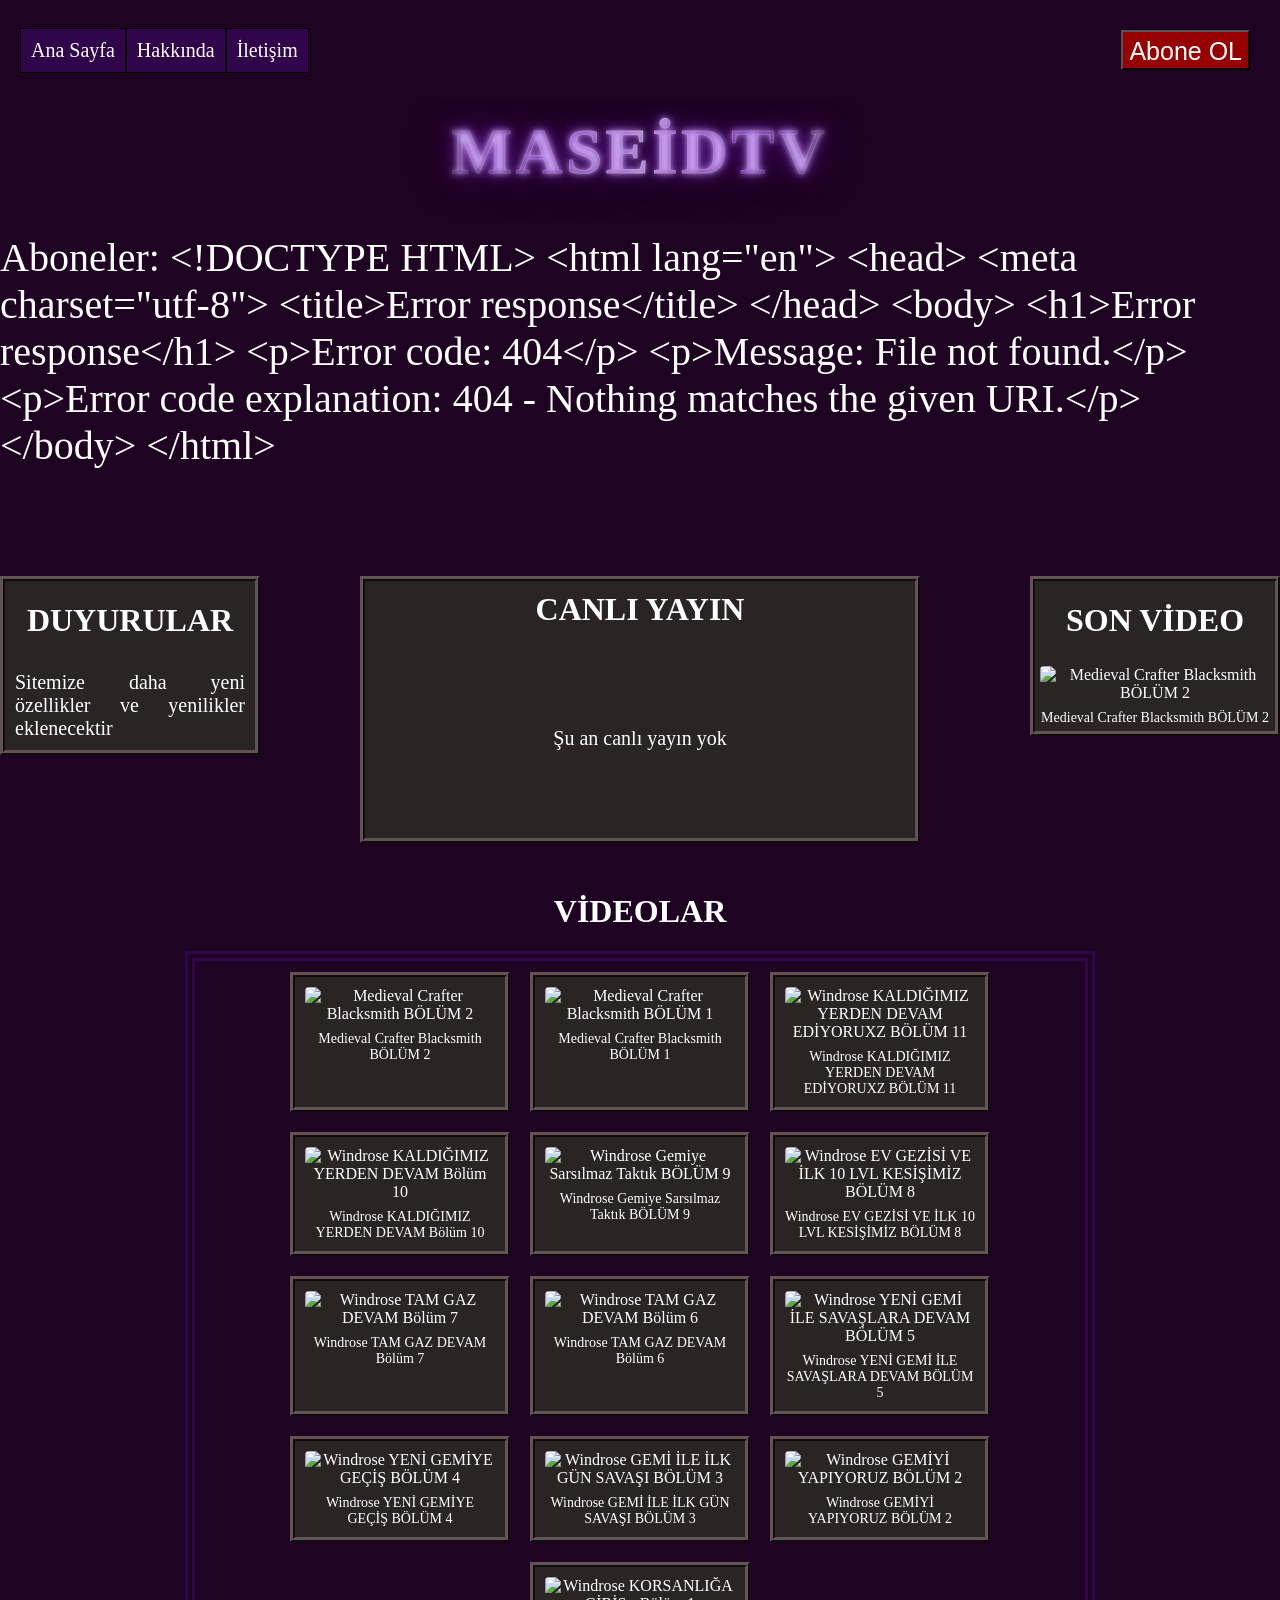
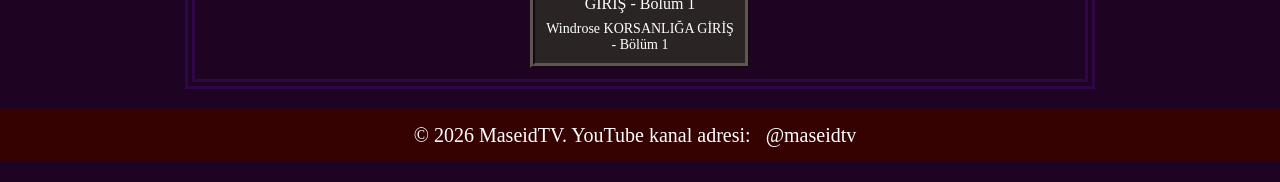
==== commit 890dfd6e: "1" ====
--- a/index.html
+++ b/index.html
@@ -11,7 +11,7 @@
 
 	<header class="header">
 		<nav class="menu">
-			<a class="link1" id="navAnaSayfa" href="index.html"><i class="fa-solid fa-house"></i> Ana Sayafa</a>
+			<a class="link1" id="navAnaSayfa" href="index.html"><i class="fa-solid fa-house"></i> Ana Sayfa</a>
 			<a class="link1" id="navHakkinda" href="HAKKINDA/index.html" target="contentFrame"><i class="fa-solid fa-circle-info"></i> Hakkında</a>
 			<a class="link1" id="navIletisim" href="ILETISIM/index.html" target="contentFrame"><i class="fa-solid fa-envelope"></i> İletişim</a>
 			
--- a/style.css
+++ b/style.css
@@ -91,7 +91,6 @@
 
 .duyuru{
 	background-color: #2B2424;
-	height: 200px;
 	width: 250px;
 	text-align: center;
 	border: ridge 5px;
@@ -151,7 +150,6 @@
 
 .son-video{
 	background-color: #2B2424;
-	height: 300px;
 	width: 250px;
 	text-align: center;
 	border: ridge 5px;
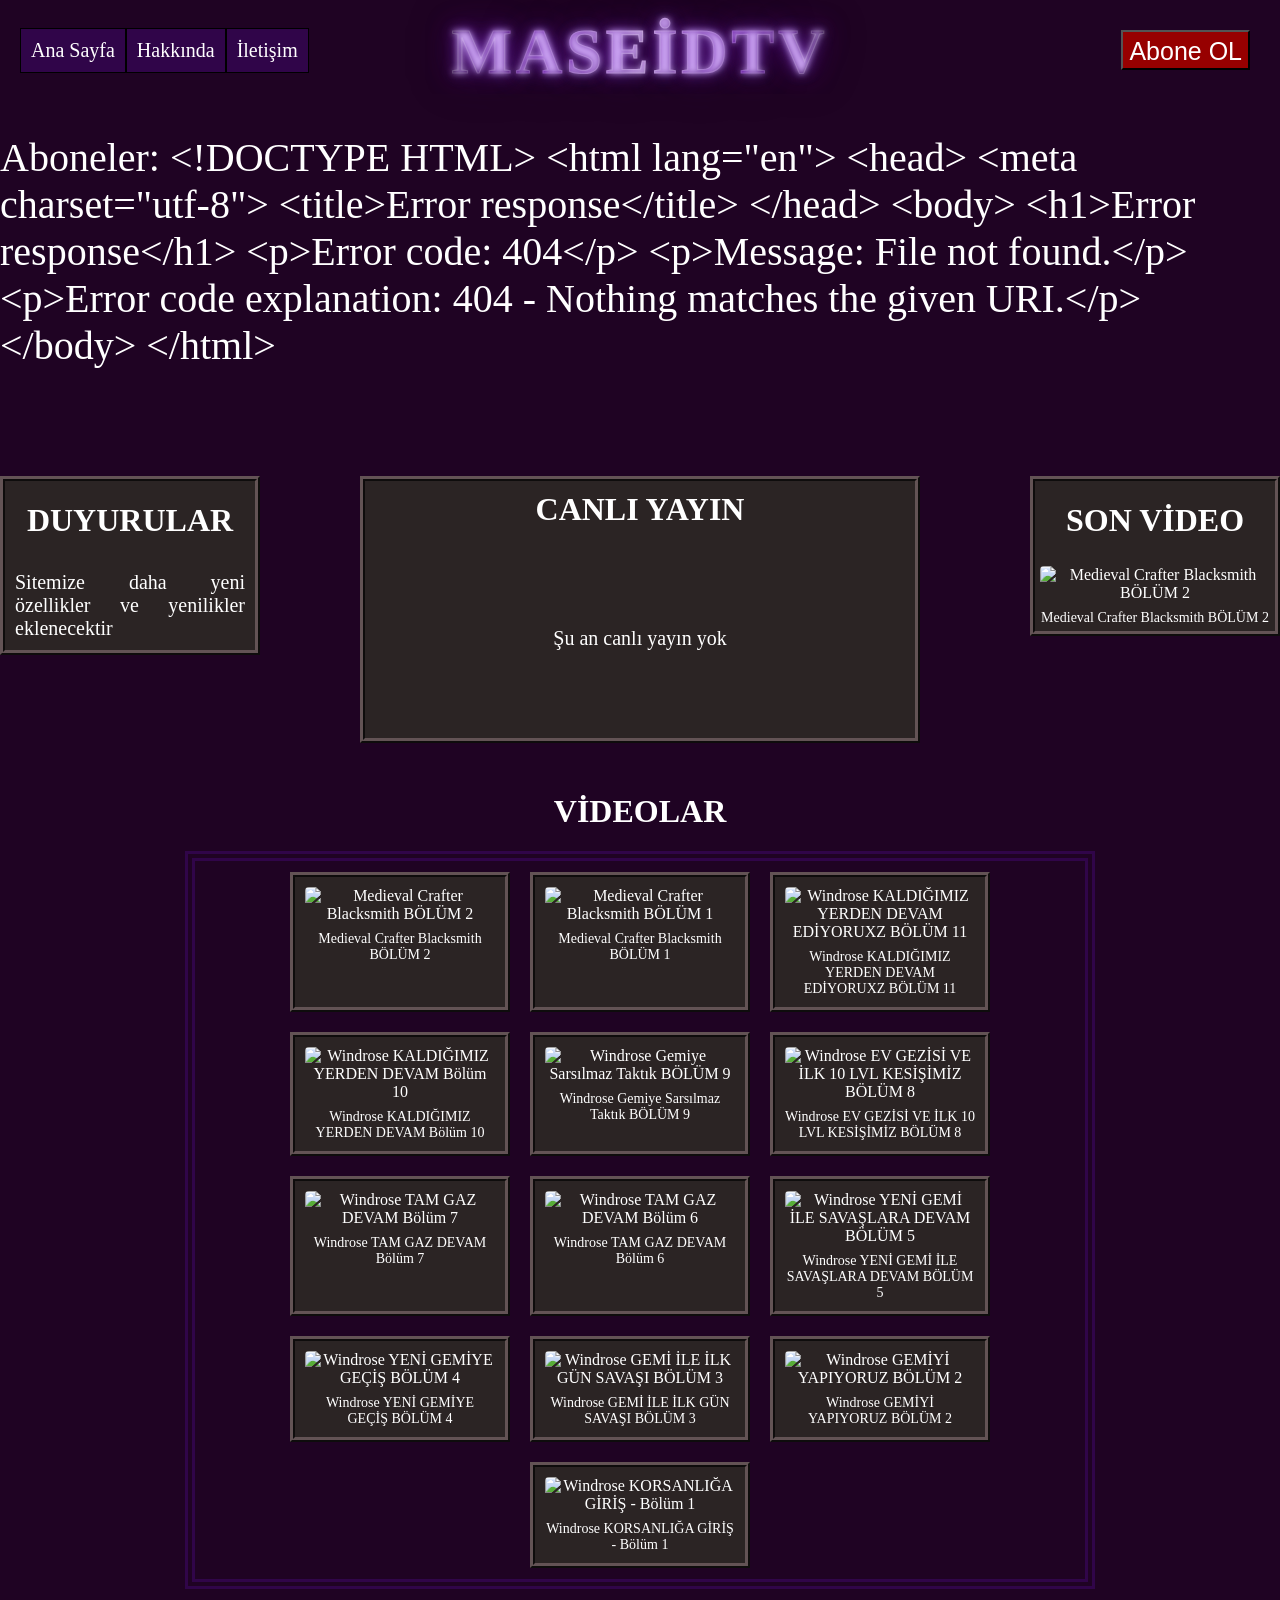
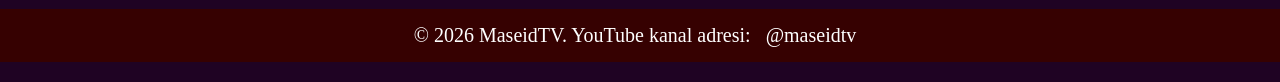
==== commit e13baa32: "1" ====
--- a/index.html
+++ b/index.html
@@ -16,13 +16,15 @@
 			<a class="link1" id="navIletisim" href="ILETISIM/index.html" target="contentFrame"><i class="fa-solid fa-envelope"></i> İletişim</a>
 			
 		<a class="abone-link" href="https://www.youtube.com/@maseidtv" target="_blank"><button class="abone-btn"><i id="btn-ytb" class="fa-brands fa-youtube"></i> Abone OL</button></a>
+		
 		</nav>
+				<div class="title">
+			<h1 class="title-h1">MASEİDTV</h1>	
+			</div>
 	</header>
 	
 	
-		<div class="title">
-			<h1 class="title-h1">MASEİDTV</h1>	
-			</div>
+
 
 	<div class="abone" id="anaSayfaIcerik">
 		<p>Aboneler: <span id="abone-sayisi">Yükleniyor...</span></p>
--- a/style.css
+++ b/style.css
@@ -311,6 +311,7 @@
 }
 
 .menu{
+	position: fixed;
 	padding: 20px;
 	display: flex;
 	align-items: center;
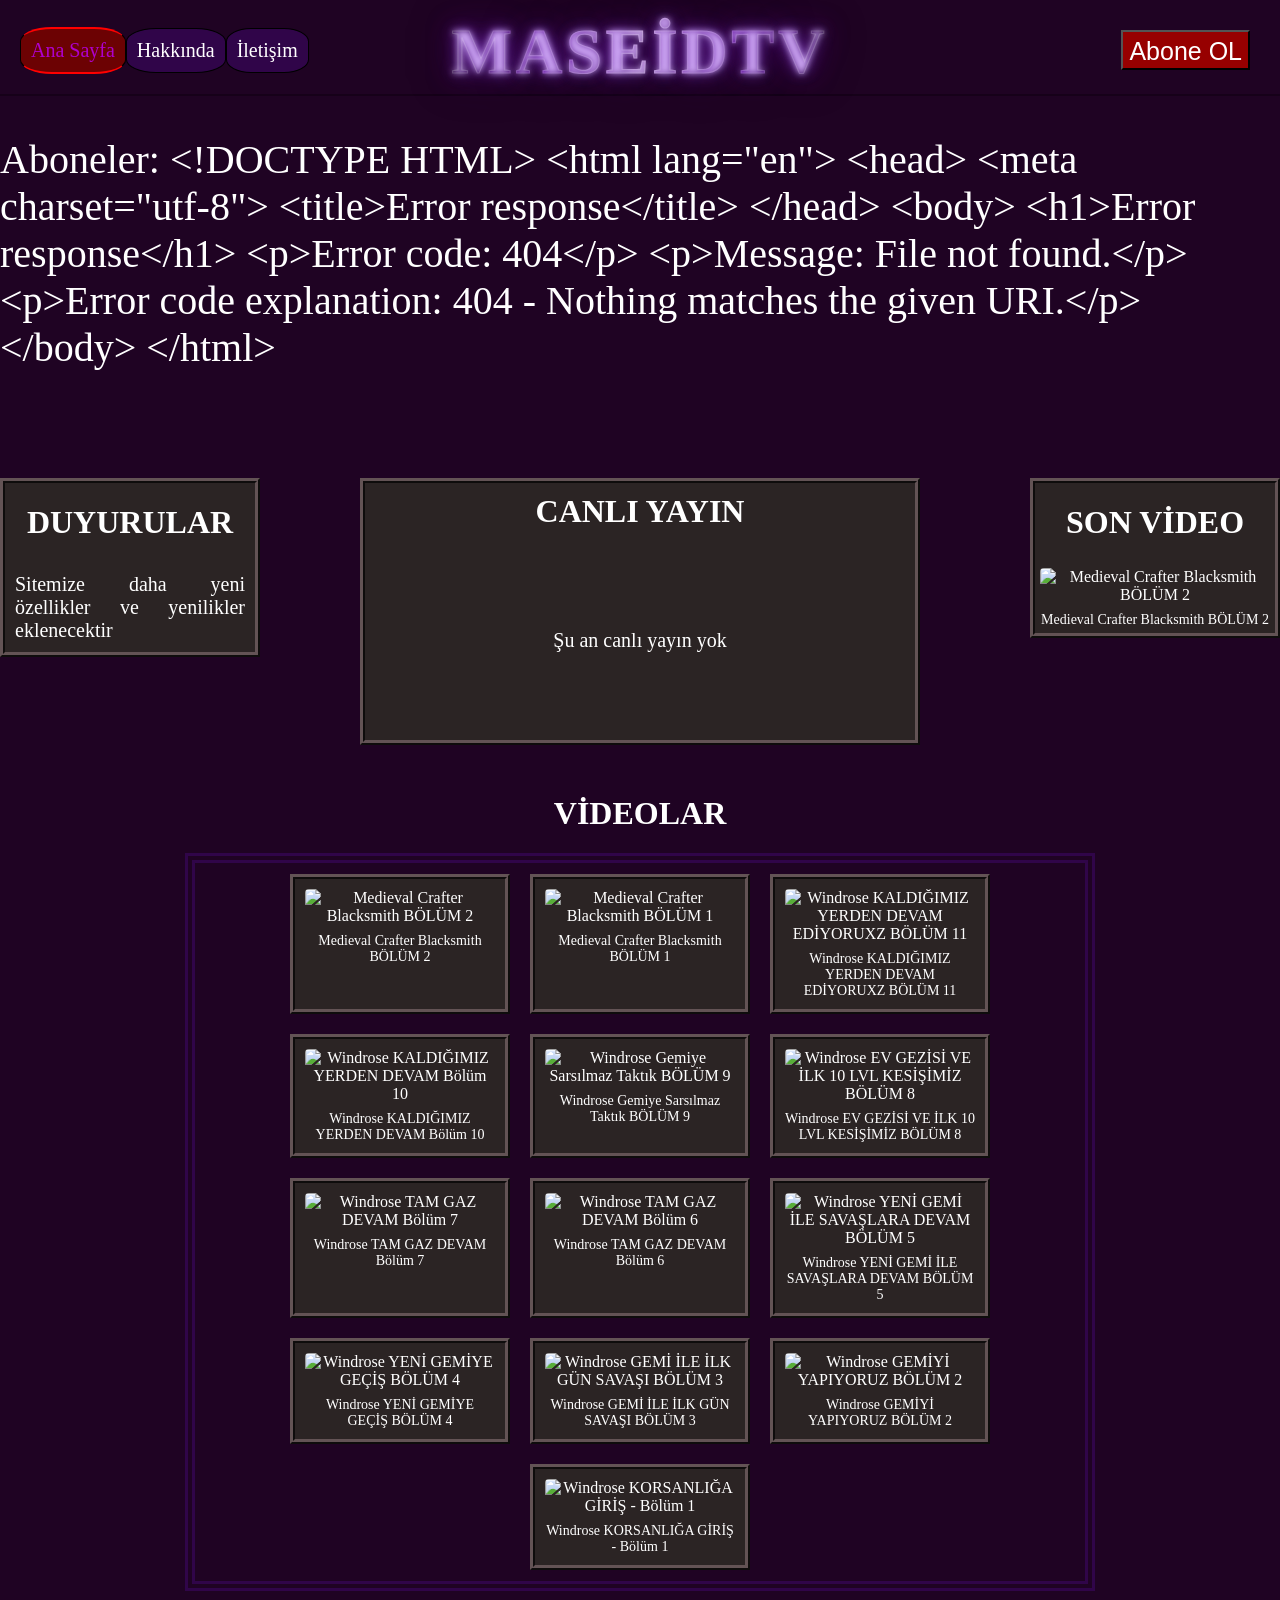
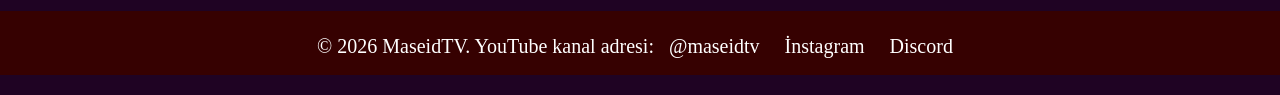
==== commit c89b78fd: "navbar" ====
--- a/index.html
+++ b/index.html
@@ -11,9 +11,9 @@
 
 	<header class="header">
 		<nav class="menu">
-			<a class="link1" id="navAnaSayfa" href="index.html"><i class="fa-solid fa-house"></i> Ana Sayfa</a>
-			<a class="link1" id="navHakkinda" href="HAKKINDA/index.html" target="contentFrame"><i class="fa-solid fa-circle-info"></i> Hakkında</a>
-			<a class="link1" id="navIletisim" href="ILETISIM/index.html" target="contentFrame"><i class="fa-solid fa-envelope"></i> İletişim</a>
+			<a class="link1 active" id="navAnaSayfa" href="index.html"><i class="fa-solid fa-house"></i> Ana Sayfa</a>
+			<a class="link2 " id="navHakkinda" href="HAKKINDA/index.html" target="contentFrame"><i class="fa-solid fa-circle-info"></i> Hakkında</a>
+			<a class="link3 " id="navIletisim" href="ILETISIM/index.html" target="contentFrame"><i class="fa-solid fa-envelope"></i> İletişim</a>
 			
 		<a class="abone-link" href="https://www.youtube.com/@maseidtv" target="_blank"><button class="abone-btn"><i id="btn-ytb" class="fa-brands fa-youtube"></i> Abone OL</button></a>
 		
--- a/style.css
+++ b/style.css
@@ -308,6 +308,7 @@
 	z-index: 1000;
 	background-color: #1F0323;
 	text-align: center;
+	border-bottom: 2px solid #160119;
 }
 
 .menu{
@@ -323,27 +324,59 @@
 	margin-left: auto;
 }
 
-.link1 {
-	
+.link1{
 	text-decoration: none;
 	color: #FFFFFF;
 	border: double 1px;
 	background-color: #300549;
 	font-size: 20px;
 	border-color: black;
-	border-radius: none;
-	
-	
+	border-radius: 30%;
+}
+.link2{
+	
+	text-decoration: none;
+	color: #FFFFFF;
+	border: double 1px;
+	background-color: #300549;
+	font-size: 20px;
+	border-color: black;
+	border-radius: 30%;	
+}
+.link3{
+	
+	text-decoration: none;
+	color: #FFFFFF;
+	border: double 1px;
+	background-color: #300549;
+	font-size: 20px;
+	border-color: black;
+	border-radius: 30%;
 }
 
 .link1:hover{
 	color: #FFFFFF;
 	background-color: #6C0203;
 	border-color: #000000;
-	border:thick 2px;
-}
-
-
+}
+.link2:hover{
+	color: #FFFFFF;
+	background-color: #6C0203;
+	border-color: #000000;
+}
+.link3:hover{
+	color: #FFFFFF;
+	background-color: #6C0203;
+	border-color: #000000;
+}
+.link1.active,
+.link2.active,
+.link3.active{
+    border-bottom: 2px solid #ff0000;
+	border-top: 2px solid #ff0000;
+	color: #AE00CD;
+	background-color: #6C0203;
+}
 
 /*HAKKINDA & İLETİŞİM - TAM EKRAN IFRAME*/
 #contentFrame{
@@ -355,7 +388,6 @@
 	z-index: 500;
 	background-color: #1F0323;
 }
-
 
 /*İLETİŞİM*/
 
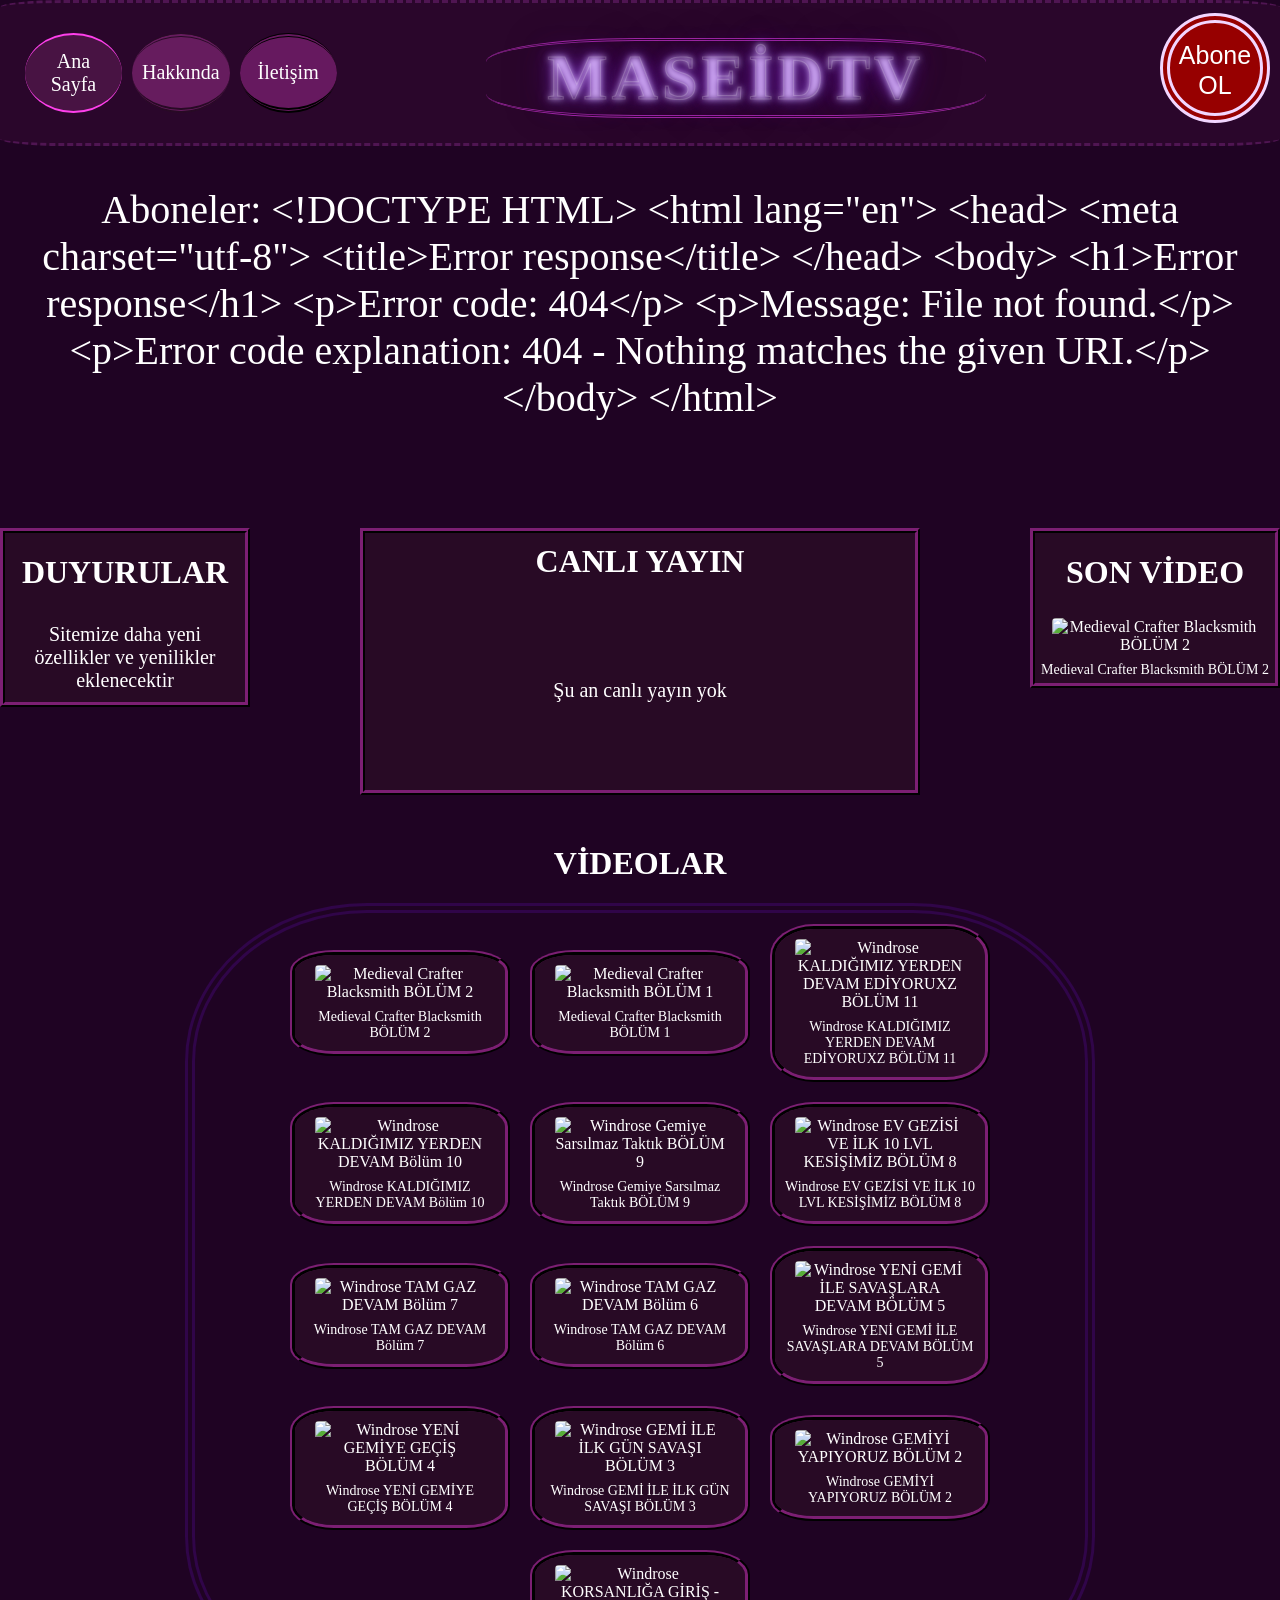
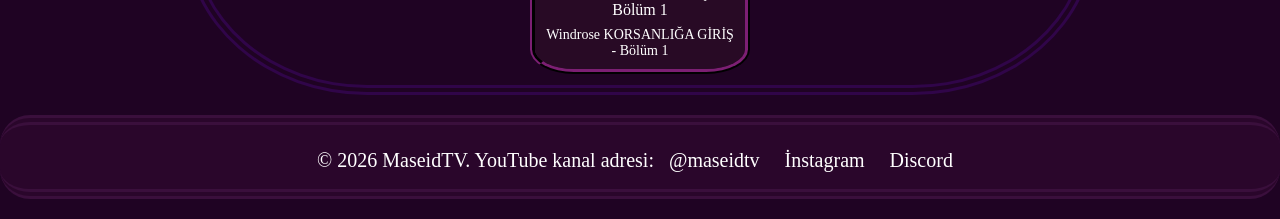
==== commit ee6d655d: "header update" ====
--- a/index.html
+++ b/index.html
@@ -11,16 +11,19 @@
 
 	<header class="header">
 		<nav class="menu">
+
+							<div class="title">
+			<h1 class="title-h1">MASEİDTV</h1>	
+			</div>
+
 			<a class="link1 active" id="navAnaSayfa" href="index.html"><i class="fa-solid fa-house"></i> Ana Sayfa</a>
 			<a class="link2 " id="navHakkinda" href="HAKKINDA/index.html" target="contentFrame"><i class="fa-solid fa-circle-info"></i> Hakkında</a>
 			<a class="link3 " id="navIletisim" href="ILETISIM/index.html" target="contentFrame"><i class="fa-solid fa-envelope"></i> İletişim</a>
 			
-		<a class="abone-link" href="https://www.youtube.com/@maseidtv" target="_blank"><button class="abone-btn"><i id="btn-ytb" class="fa-brands fa-youtube"></i> Abone OL</button></a>
 		
 		</nav>
-				<div class="title">
-			<h1 class="title-h1">MASEİDTV</h1>	
-			</div>
+		<a class="abone-link" href="https://www.youtube.com/@maseidtv" target="_blank"><button class="abone-btn"><i id="btn-ytb" class="fa-brands fa-youtube"></i> Abone OL</button></a>
+
 	</header>
 	
 	
--- a/style.css
+++ b/style.css
@@ -11,13 +11,24 @@
 .hk-h3{
 	font: bold;
 	font-size: 30px;
+	border: 5px, ridge #280a25;
+	border-radius: 50½;
 }
 
 
 /*ANA SAYFA*/
+*{
+	box-sizing: border-box;
+}
+
+html, body{
+	max-width: 100%;
+}
+
 body{
 	padding: 0px;
 	margin: 0px;
+	overflow-x: hidden;
 
 }
 
@@ -48,6 +59,13 @@
 font-weight: bold;
 letter-spacing: 4px;
 margin: 0;
+text-align: center;
+align-items: center;
+border-top: 3px double #a429a8;
+border-bottom: 3px double #a429a8;
+border-radius: 30%;
+width: 500px;
+height: 100px
 
 background: linear-gradient(
     90deg,
@@ -78,28 +96,28 @@
 
 
 
-/*ABONELER**/
+/*ABONELER*/
 
 .abone{
-	
 	position:static;
-	display:inline-block;
+	display:inline;
 	font-size: 40px;
+	text-align: center;
 }
 
 /*DUYURULAR*/
 
 .duyuru{
-	background-color: #2B2424;
+	background-color: #280a25;
 	width: 250px;
 	text-align: center;
 	border: ridge 5px;
-	border-color:#635355;
+	border-color:#280a25;
 }
 
 .dy-span{
 	font-size: 20px;
-	text-align:justify;
+	text-align: -webkit-center;
 }
 
 .duyuru-icerik{
@@ -117,9 +135,9 @@
 	display: flex;
 	flex-direction: column;
 	align-items: center;
-	background-color: #2B2424;
+	background-color: #280a25;
 	border: ridge 5px;
-	border-color: #635355;
+	border-color: #280a25;
 	width: 560px;
 	max-width: 100%;
 	box-sizing: border-box;
@@ -149,11 +167,11 @@
 /*SON VİDEO*/
 
 .son-video{
-	background-color: #2B2424;
+	background-color: #280a25;
 	width: 250px;
 	text-align: center;
 	border: ridge 5px;
-	border-color:#635355;
+	border-color:#280a25;
 	box-sizing: border-box;
 	overflow: hidden;
 }
@@ -193,6 +211,10 @@
 	border: double #300549 10px;
     padding-bottom: 11px;
     padding-top: 11px;
+	border-radius: 20%;
+	text-align: center;
+	align-items: center;
+	
 }
 
 .video-card{
@@ -201,16 +223,20 @@
 	align-items: center;
 	text-decoration: none;
 	color: #FFFFFF;
-	background-color: #2B2424;
+	background-color: #280a25;
 	border: ridge 5px;
-	border-color: #635355;
+	border-color: #280a25;
 	width: 220px;
 	padding: 10px;
 	box-sizing: border-box;
+	border-radius: 20%;
+	text-align: center;
+	align-items: center;
+	justify-content: center;
 }
 
 .video-card img{
-	width: 100%;
+	width: 90%;
 	display: block;
 	border-radius: 4px;
 }
@@ -222,7 +248,7 @@
 }
 
 .video-card:hover{
-	border-color: #FF0000;
+	border-color: #97278c;
 }
 
 /*ABONE OL */
@@ -232,13 +258,20 @@
 	background-color: #970000;
 	font-size: 25px;
 	color: #FFFFFF;
-	
+	border: 10px double #f2d6ff;
+	border-radius: 50%;
+	width: 110px;
+	height:110px;
 }
 
 .abone-btn:hover{
 	background-color: #FFFFFF;
 	color: #FF0000;
-	
+	border-radius: 50%;
+	width: 110px;
+	height: 110px;
+	border: 10px double #970000;
+	padding: 5px 5px;
 }
 
 #btn-ytb{
@@ -249,20 +282,26 @@
 /*FOTER*/
 
 foter{
-	background-color: aqua;
+	display: block;
+	width: 100%;;
 	text-align: center;
 	position: sticky;
 }
 
 .foter-p{
-	background-color: #360101;
+	background-color: #2a062b;
 	padding: 15px;
 	font-size: 20px;
+	border-top: 10px double #3a0f3c;
+	border-bottom: 10px double #3a0f3c;
+	border-radius: 30px;
 }
 
 .foter-a{
 	text-decoration: none;
 	color: #FFFFFF;
+	text-align: center;
+	align-items: center;
 	}
 
 .foter-a:hover{
@@ -275,6 +314,8 @@
 	text-decoration: none;
 	color: #FFFFFF;
 	font-size: 30px;
+	text-align: center;
+	align-items: center;
 }
 
 .fa-instagram:hover{
@@ -288,6 +329,8 @@
 	color:#FF0000;
 	font-size: 30px;
 	font-size: 30px;
+	text-align: center;
+	align-items: center;
 }
 
 .fa-square-youtube{
@@ -306,76 +349,145 @@
 	left: 0;
 	width: 100%;
 	z-index: 1000;
-	background-color: #1F0323;
-	text-align: center;
-	border-bottom: 2px solid #160119;
-}
+	background-color: #2a062b;
+	text-align: center;
+	display: flex;
+	flex-direction:row-reverse;	
+	border-top: 3px dashed #4f1552;
+	border-bottom: 3px dashed #4f1552;
+	border-radius: 5%;
+}
+
 
 .menu{
-	position: fixed;
+	position: static;
 	padding: 20px;
 	display: flex;
 	align-items: center;
 	width: 100%;
 	box-sizing: border-box;
+	order: 1;
+}
+
+.title{
+	order: 2;
 }
 
 .abone-link{
 	margin-left: auto;
 }
 
+/*HAMBURGER MENÜ BUTONU (JS ile eklenir, sadece mobil/tabletde görünür)*/
+.hamburger-btn{
+	display: none;
+	flex-direction: column;
+	justify-content: center;
+	align-items: center;
+	gap: 5px;
+	width: 36px;
+	height: 30px;
+	background: transparent;
+	border: none;
+	cursor: pointer;
+	padding: 0;
+	flex-shrink: 0;
+}
+
+.hamburger-btn span{
+	display: block;
+	width: 100%;
+	height: 3px;
+	border-radius: 2px;
+	background-color: #661a5e;
+	transition: transform 0.2s ease, opacity 0.2s ease;
+}
+
+.menu.nav-open .hamburger-btn span:nth-child(1){
+	transform: translateY(8px) rotate(45deg);
+}
+.menu.nav-open .hamburger-btn span:nth-child(2){
+	opacity: 0;
+}
+.menu.nav-open .hamburger-btn span:nth-child(3){
+	transform: translateY(-8px) rotate(-45deg);
+}
+
 .link1{
 	text-decoration: none;
 	color: #FFFFFF;
-	border: double 1px;
-	background-color: #300549;
+	border-top: double 4px;
+	border-bottom: double 5px;
+	background-color: #661c5e;
 	font-size: 20px;
-	border-color: black;
-	border-radius: 30%;
+	border-color: #280a25;
+	border-radius: 50%;
+	width: 130px;
+	height: 80px;
+	display: flex;
+	text-align: center;
+	align-items:center;
+	justify-content: center;
+	margin: 0px 5px
 }
 .link2{
 	
 	text-decoration: none;
 	color: #FFFFFF;
-	border: double 1px;
-	background-color: #300549;
+	border-top: double 4px;
+	border-bottom: double 5px;
+	background-color: #661c5e;
 	font-size: 20px;
-	border-color: black;
-	border-radius: 30%;	
+	border-color: #280a25;
+	border-radius: 50%;	
+	width: 130px;
+	height: 80px;
+	display: flex;
+	text-align: center;
+	align-items:center;
+	justify-content: center;
+	margin: 0px 5px
 }
 .link3{
 	
 	text-decoration: none;
 	color: #FFFFFF;
-	border: double 1px;
-	background-color: #300549;
+	border-top: double 4px;
+	border-bottom: double 5px;
+	background-color: #66195f;
 	font-size: 20px;
 	border-color: black;
-	border-radius: 30%;
+	border-radius: 50%;
+	width: 130px;
+	height: 80px;
+	display: flex;
+	text-align: center;
+	align-items:center;
+	justify-content: center;
+	margin: 0px 5px
 }
 
 .link1:hover{
 	color: #FFFFFF;
-	background-color: #6C0203;
-	border-color: #000000;
+	background-color: #781e70;
+	border-color: #ff40ec;
 }
 .link2:hover{
 	color: #FFFFFF;
-	background-color: #6C0203;
-	border-color: #000000;
+	background-color: #781e70;
+	border-color: #ff40ec;
 }
 .link3:hover{
 	color: #FFFFFF;
-	background-color: #6C0203;
-	border-color: #000000;
+	background-color: #781e70;
+	border-color: #ff40ec;
 }
 .link1.active,
 .link2.active,
 .link3.active{
-    border-bottom: 2px solid #ff0000;
-	border-top: 2px solid #ff0000;
-	color: #AE00CD;
-	background-color: #6C0203;
+    border-bottom: 2px solid #ff40ec;
+	border-top: 2px solid #ff40ec;
+	color: #FFFFFF;
+	background-color: #481343;
 }
 
 /*HAKKINDA & İLETİŞİM - TAM EKRAN IFRAME*/
@@ -398,7 +510,7 @@
 
 .iletisim-form{
 	display: flex;
-	flex-direction: column;
+	flex-direction:column;
 	max-width: 500px;
 	margin: 0 auto;
 	padding: 0 20px;
@@ -408,18 +520,24 @@
 	margin-top: 15px;
 	margin-bottom: 5px;
 	font-size: 18px;
+	display: flex;
+	justify-content: center;
 }
 
 .iletisim-form input,
 .iletisim-form textarea{
 	padding: 10px;
-	font-size: 16px;
-	background-color: #2B2424;
-	color: #FFFFFF;
-	border: ridge 3px;
-	border-color: #635355;
+	font-size: 20px;
+	background-color: #280a25;
+	color: #FFFFFF;
+	border: ridge 4px;
+	border-color: #120717;
 	border-radius: 5px;
 	font-family: inherit;
+	display: flex;
+	text-align: left;
+	align-items: left;
+	justify-content: left;
 }
 
 .iletisim-btn{
@@ -429,17 +547,21 @@
 	font-size: 20px;
 	text-decoration: none;
 	color: #FFFFFF;
-	border: double 1px;
-	background-color: #300549;
-	border-color: black;
-	border-radius: none;
+	border:ridge #280a25;
+	background-color: #280a25;
+	border-color: #280a25;
+	border-radius: 50½;
+	display: flex;
+	text-align: center;
+	align-items: center;
+	justify-content: center;
 }
 
 .iletisim-btn:hover{
 	color: #FFFFFF;
-	background-color: #6C0203;
-	border-color: #000000;
-	border: thick 2px;
+	background-color: #411c52;
+	border-color:  #ff40ec;
+	
 }
 
 .iletisim-sonuc{
@@ -453,36 +575,37 @@
 .hk-h1{
 	text-align: center;
 	padding-bottom: 50px;
-	
 }
 card{
 	display: flex;
+	flex-wrap: wrap;
 	justify-content: center;
 	
 }
 .hk-div1 , .hk-div2{
 	padding: 30px;
+	max-width: 100%;
 
 }
 
 .hk-div1{
-	background-color: #2B2424;
-	height: 200px;
+	background-color: #280a25;
+	height: 260px;
 	width: 500PX;
 	text-align: center;
-	border: ridge 5px;
-	border-color:#635355;
+	border: ridge 5px ;
+	border-color:#280a25
 }
 
 .hk-div2{
 	margin: 0px 50px;
-	background-color: #B00D96;
-	height: 200px;
+	background-color: #280a25;
+	height: 260px;
 	width: 500px;
 	text-align: center;
 	border: ridge 5px;
-	border-color:#635355 ;
-	background-color: #2B2424;
+	border-color:#280a25 ;
+	
 }
 .hk-pc{
 	text-align: justify;
@@ -497,7 +620,7 @@
 
 /*MOBİL GÖRÜNÜM*/
 
-@media (max-width: 900px){
+@media (max-width: 1184px){
 	card1{
 		grid-template-columns: 1fr;
 		gap: 20px;
@@ -514,26 +637,87 @@
 		width: 100%;
 		max-width: 560px;
 	}
+
+	.menu{
+		justify-content: space-between;
+		flex-wrap: wrap;
+		row-gap: 10px;
+		padding: 15px 20px;
+	}
+
+	.hamburger-btn{
+		display: flex;
+		order: 1;
+	}
+
+	.abone-link{
+		order: 2;
+		margin-left: 0;
+	}
+
+	.link1,
+	.link2,
+	.link3{
+		display: none;
+		order: 3;
+		width: 100%;
+		justify-content: center;
+		font-size: 18px;
+	}
+
+	.menu.nav-open .link1,
+	.menu.nav-open .link2,
+	.menu.nav-open .link3{
+		display: flex;
+	}
+
+	.title-h1{
+		font-size: 46px;
+	}
+
+	.videolar{
+		max-width: 100%;
+	}
+
+	.video-card{
+		width: 180px;
+	}
+
+	.abone{
+		font-size: 32px;
+	}
+
+	.hk-div1,
+	.hk-div2{
+		width: 90%;
+		max-width: 500px;
+		height: auto;
+		min-height: 160px;
+	}
+
+	.hk-div2{
+		margin: 0;
+	}
+
+	.iletisim-form{
+		max-width: 90%;
+	}
 }
 
 @media (max-width: 600px){
 	.menu{
-		flex-wrap: wrap;
-		padding: 10px;
-		gap: 8px;
-		justify-content: center;
-	}
-
-	.link1{
+		padding: 12px 15px;
+	}
+
+	.link1,
+	.link2,
+	.link3{
 		font-size: 15px;
 		padding: 8px;
 	}
 
 	.abone-link{
 		margin-left: 0;
-		width: 100%;
-		display: flex;
-		justify-content: center;
 	}
 
 	.abone-btn{
@@ -548,6 +732,8 @@
 		box-sizing: border-box;
 	}
 
+
+
 	.duyuru,
 	.son-video{
 		max-width: 100%;
@@ -581,4 +767,45 @@
 		max-width: 92%;
 		padding: 18px;
 	}
-}
+
+	.hk-div1,
+	.hk-div2{
+		width: 100%;
+		padding: 20px;
+	}
+
+	.iletisim-form{
+		max-width: 100%;
+		padding: 0 15px;
+	}
+
+	.iletisim-btn{
+		font-size: 17px;
+	}
+}
+
+@media (max-width: 380px){
+	.link1,
+	.link2,
+	.link3{
+		font-size: 13px;
+		padding: 6px;
+	}
+
+	.abone-btn{
+		font-size: 15px;
+	}
+
+	.title-h1{
+		font-size: 26px;
+	}
+
+	.video-card{
+		width: 100%;
+		min-width: 0;
+	}
+
+	.videolar-icerik{
+		gap: 10px;
+	}
+}
